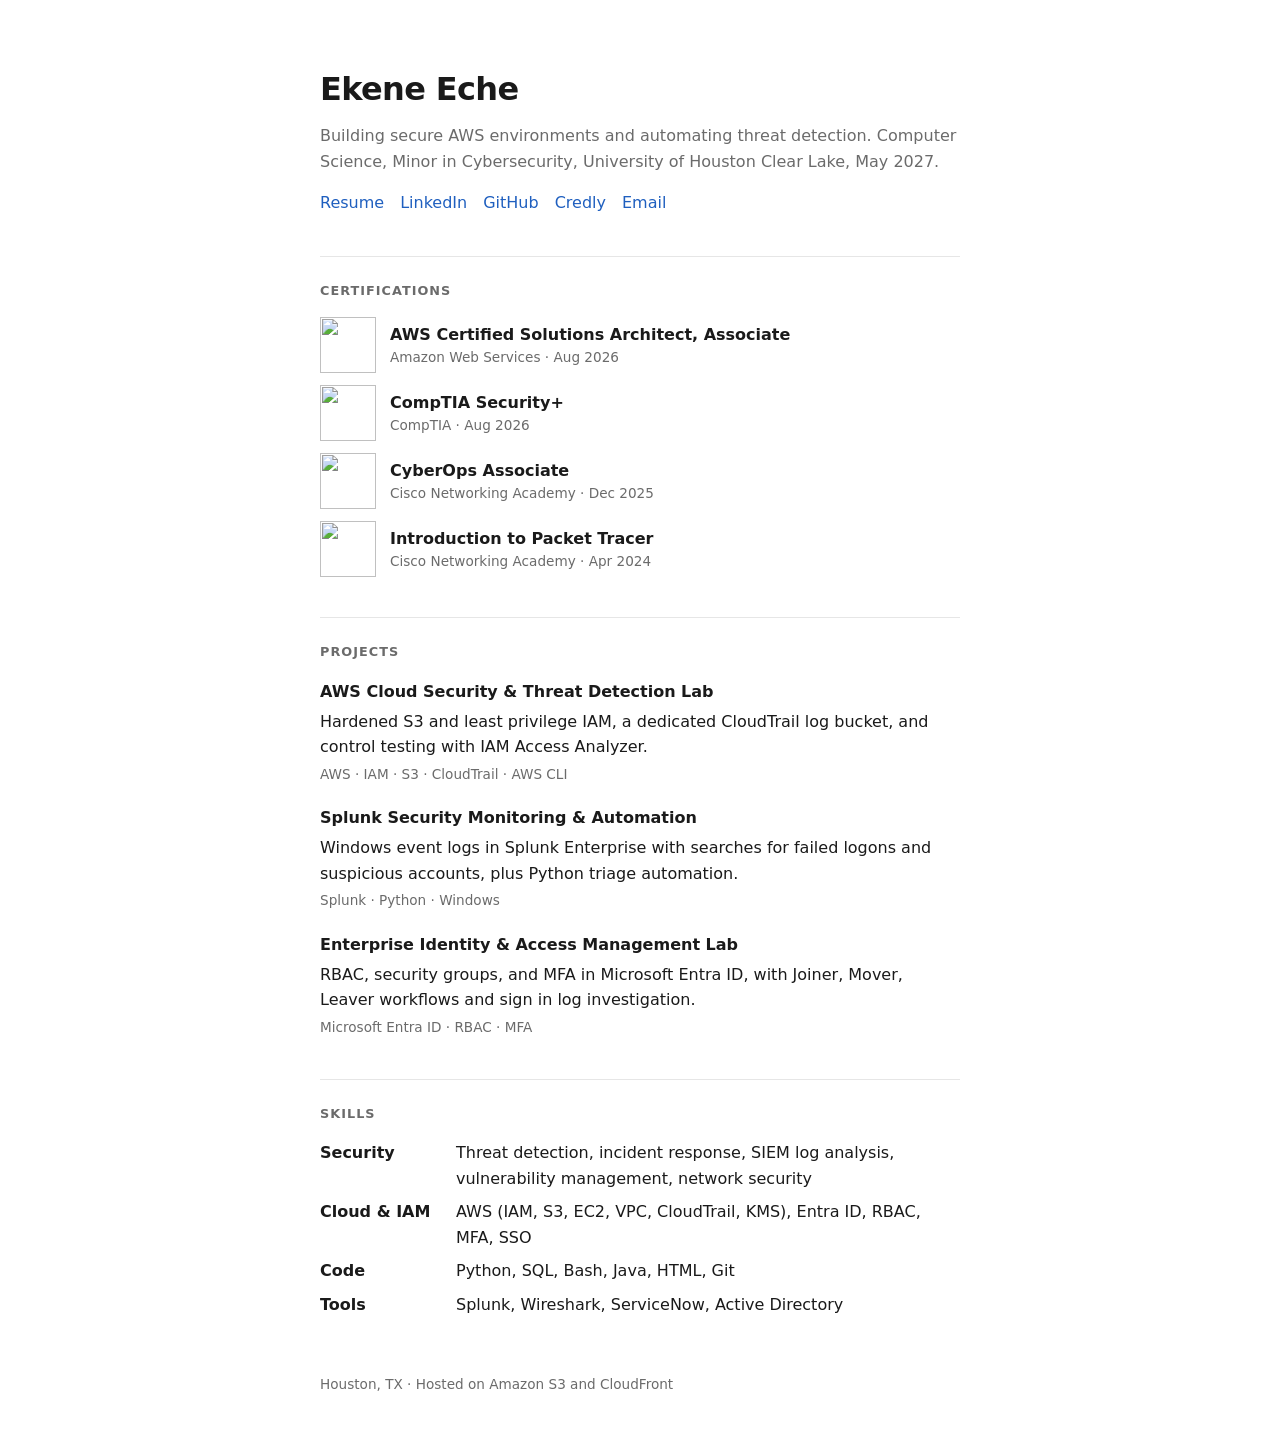
==== 05-aws-portfolio-website/site/index.html @ 295954df "Update tagline and action versions" ====
<!DOCTYPE html>
<html lang="en">
<head>
  <meta charset="UTF-8">
  <meta name="viewport" content="width=device-width, initial-scale=1.0">
  <title>Ekene Eche | Cybersecurity</title>
  <meta name="description" content="Ekene Eche, Computer Science student focused on cloud security, SIEM, and threat detection.">
  <link rel="stylesheet" href="style.css">
</head>
<body>
  <main>
    <header>
      <h1>Ekene Eche</h1>
      <p class="tagline">Building secure AWS environments and automating threat detection. Computer Science, Minor in Cybersecurity, University of Houston Clear Lake, May 2027.</p>
      <nav>
        <a href="resume.pdf">Resume</a>
        <a href="https://www.linkedin.com/in/ekene-eche">LinkedIn</a>
        <a href="https://github.com/echeekene">GitHub</a>
        <a href="https://www.credly.com/users/ekene-eche/badges">Credly</a>
        <a href="mailto:ekeneeche@gmail.com">Email</a>
      </nav>
    </header>

    <section>
      <h2>Certifications</h2>
      <ul class="certs">
        <li>
          <a href="https://www.credly.com/badges/8897beac-af51-44b2-8e2b-bed572c5c7f5">
            <img src="https://images.credly.com/images/0e284c3f-5164-4b21-8660-0d84737941bc/image.png" alt="" width="56" height="56">
            <span><strong>AWS Certified Solutions Architect, Associate</strong><small>Amazon Web Services &middot; Aug 2026</small></span>
          </a>
        </li>
        <li>
          <a href="https://www.credly.com/badges/957fd401-3240-4c26-bcf9-309c552ea29c">
            <img src="https://images.credly.com/images/80d8a06a-c384-42bf-ad36-db81bce5adce/blob" alt="" width="56" height="56">
            <span><strong>CompTIA Security+</strong><small>CompTIA &middot; Aug 2026</small></span>
          </a>
        </li>
        <li>
          <a href="https://www.credly.com/badges/99356305-6cbf-4f2d-b771-d27290108e98">
            <img src="https://images.credly.com/images/53f37f83-04a1-4935-9b1e-21a99cc6e1b2/CyberOpsAssoc.png" alt="" width="56" height="56">
            <span><strong>CyberOps Associate</strong><small>Cisco Networking Academy &middot; Dec 2025</small></span>
          </a>
        </li>
        <li>
          <a href="https://www.credly.com/badges/ec5e0106-a378-4754-8859-de31910ea70b">
            <img src="https://images.credly.com/images/09b6d58c-763a-4b40-aea1-787d8f46bbcd/Intro2PT.png" alt="" width="56" height="56">
            <span><strong>Introduction to Packet Tracer</strong><small>Cisco Networking Academy &middot; Apr 2024</small></span>
          </a>
        </li>
      </ul>
    </section>

    <section>
      <h2>Projects</h2>
      <article>
        <h3>AWS Cloud Security &amp; Threat Detection Lab</h3>
        <p>Hardened S3 and least privilege IAM, a dedicated CloudTrail log bucket, and control testing with IAM Access Analyzer.</p>
        <p class="tags">AWS &middot; IAM &middot; S3 &middot; CloudTrail &middot; AWS CLI</p>
      </article>
      <article>
        <h3>Splunk Security Monitoring &amp; Automation</h3>
        <p>Windows event logs in Splunk Enterprise with searches for failed logons and suspicious accounts, plus Python triage automation.</p>
        <p class="tags">Splunk &middot; Python &middot; Windows</p>
      </article>
      <article>
        <h3>Enterprise Identity &amp; Access Management Lab</h3>
        <p>RBAC, security groups, and MFA in Microsoft Entra ID, with Joiner, Mover, Leaver workflows and sign in log investigation.</p>
        <p class="tags">Microsoft Entra ID &middot; RBAC &middot; MFA</p>
      </article>
    </section>

    <section>
      <h2>Skills</h2>
      <dl class="skills">
        <dt>Security</dt><dd>Threat detection, incident response, SIEM log analysis, vulnerability management, network security</dd>
        <dt>Cloud &amp; IAM</dt><dd>AWS (IAM, S3, EC2, VPC, CloudTrail, KMS), Entra ID, RBAC, MFA, SSO</dd>
        <dt>Code</dt><dd>Python, SQL, Bash, Java, HTML, Git</dd>
        <dt>Tools</dt><dd>Splunk, Wireshark, ServiceNow, Active Directory</dd>
      </dl>
    </section>

    <footer>
      <p>Houston, TX &middot; Hosted on Amazon S3 and CloudFront</p>
    </footer>
  </main>
</body>
</html>
---- 05-aws-portfolio-website/site/style.css ----
:root {
  --bg: #ffffff;
  --text: #1a1a1a;
  --muted: #6b6b6b;
  --line: #e6e6e6;
  --accent: #1f5fbf;
}

@media (prefers-color-scheme: dark) {
  :root {
    --bg: #111213;
    --text: #e8e8e8;
    --muted: #9a9a9a;
    --line: #2a2b2d;
    --accent: #7aa7ff;
  }
}

* { box-sizing: border-box; margin: 0; padding: 0; }

body {
  background: var(--bg);
  color: var(--text);
  font: 16px/1.6 system-ui, -apple-system, "Segoe UI", Roboto, sans-serif;
}

main {
  max-width: 680px;
  margin: 0 auto;
  padding: 64px 20px 48px;
}

a { color: var(--accent); text-decoration: none; }
a:hover { text-decoration: underline; }

h1 { font-size: 2rem; font-weight: 600; letter-spacing: -0.02em; }
h2 {
  font-size: 0.8rem;
  font-weight: 600;
  text-transform: uppercase;
  letter-spacing: 0.08em;
  color: var(--muted);
  margin-bottom: 16px;
}
h3 { font-size: 1rem; font-weight: 600; }

.tagline { color: var(--muted); margin: 8px 0 16px; }

nav { display: flex; flex-wrap: wrap; gap: 16px; }

section {
  border-top: 1px solid var(--line);
  padding-top: 24px;
  margin-top: 40px;
}

.certs { list-style: none; display: grid; gap: 12px; }
.certs a {
  display: flex;
  align-items: center;
  gap: 14px;
  color: var(--text);
}
.certs a:hover strong { color: var(--accent); }
.certs img { flex-shrink: 0; }
.certs span { display: flex; flex-direction: column; }
.certs small { color: var(--muted); font-size: 0.85rem; }

article + article { margin-top: 20px; }
article p { margin-top: 4px; }
.tags { color: var(--muted); font-size: 0.85rem; }

.skills { display: grid; grid-template-columns: 120px 1fr; gap: 8px 16px; }
.skills dt { font-weight: 600; }

@media (max-width: 520px) {
  .skills { grid-template-columns: 1fr; gap: 0; }
  .skills dd { margin-bottom: 10px; }
}

footer {
  margin-top: 56px;
  color: var(--muted);
  font-size: 0.85rem;
}
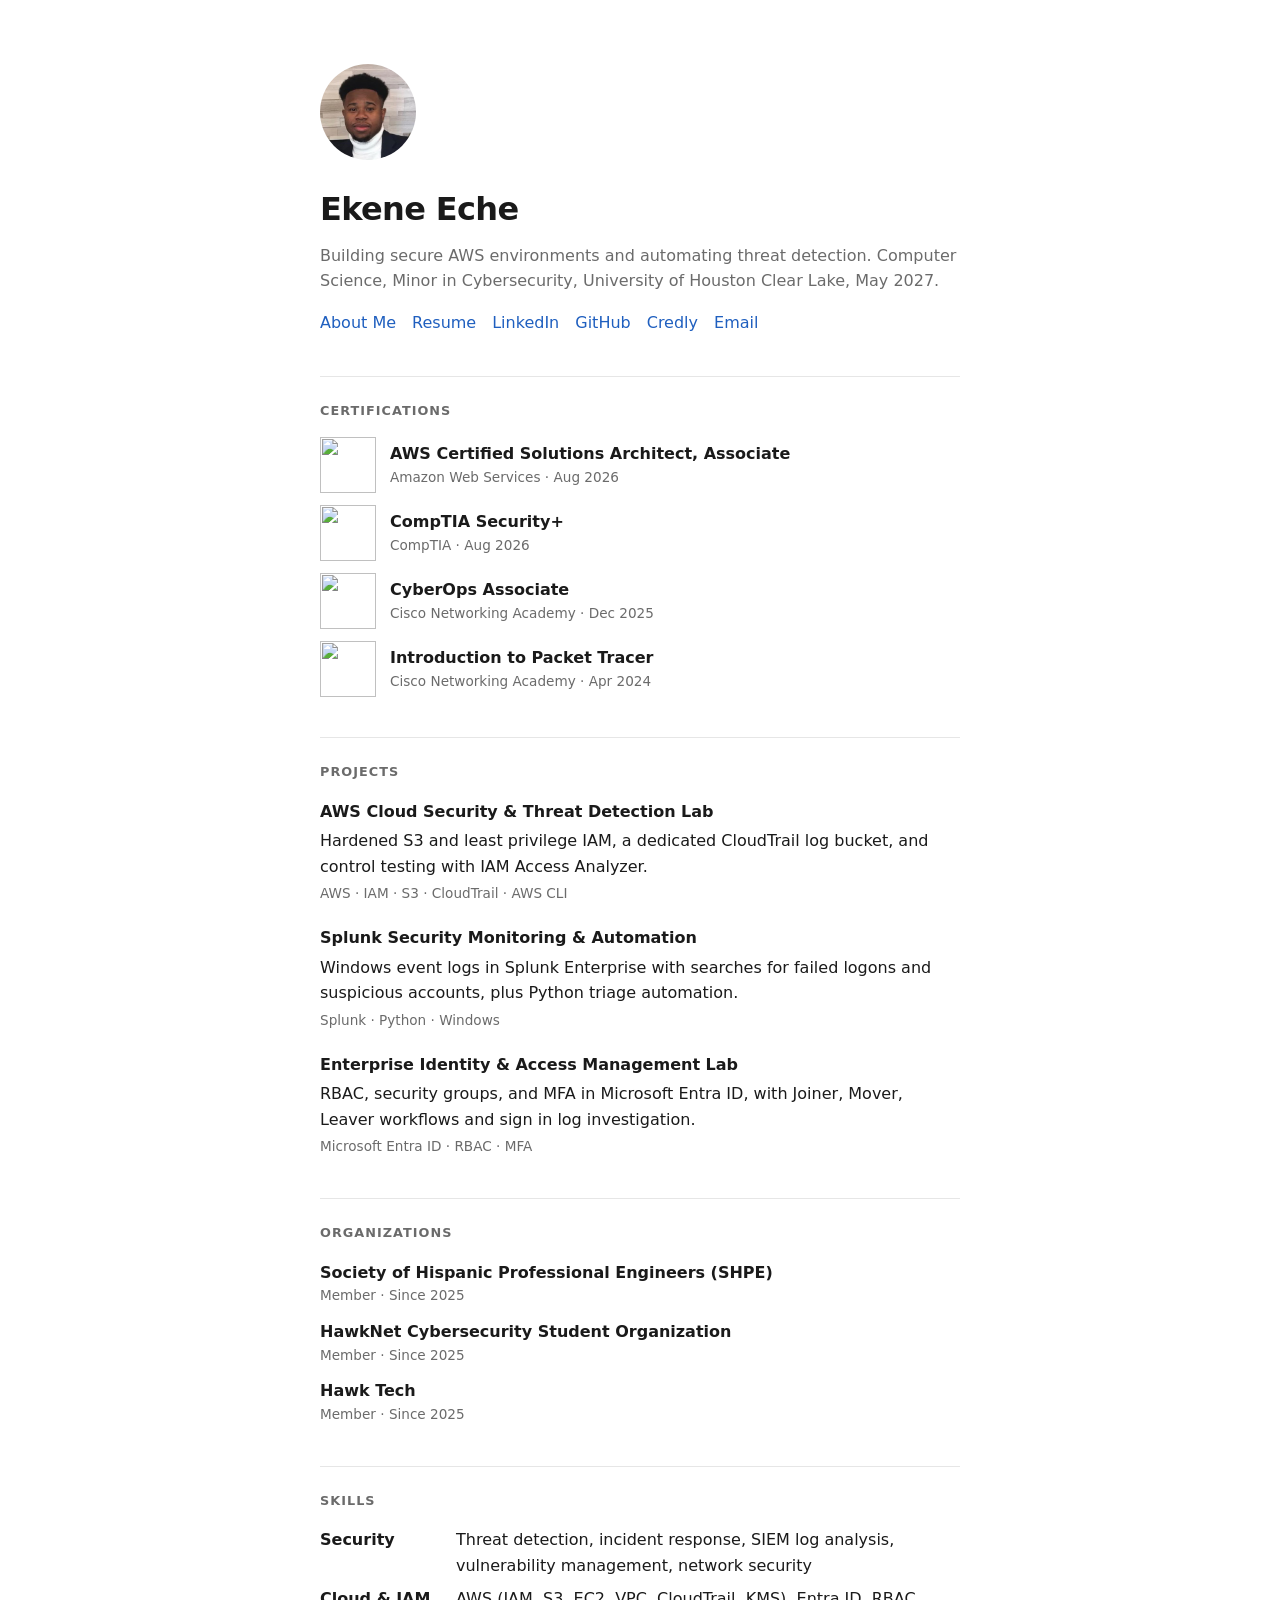
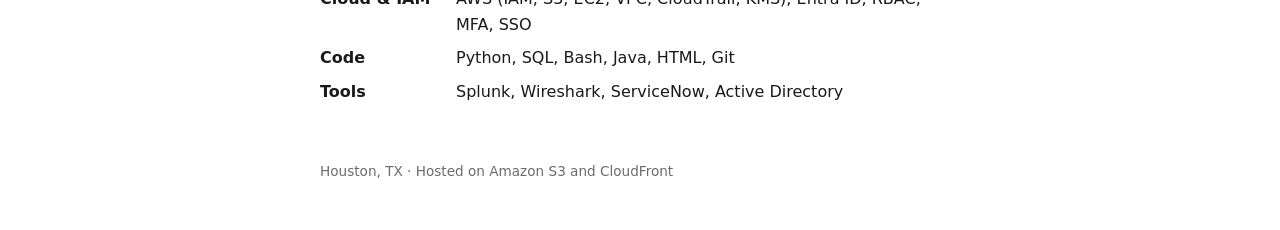
==== commit 151117bb: "Add photo, About Me, and organizations" ====
--- a/05-aws-portfolio-website/site/index.html
+++ b/05-aws-portfolio-website/site/index.html
@@ -10,9 +10,11 @@
 <body>
   <main>
     <header>
+      <img class="avatar" src="photo.jpg" alt="Ekene Eche" width="96" height="96">
       <h1>Ekene Eche</h1>
       <p class="tagline">Building secure AWS environments and automating threat detection. Computer Science, Minor in Cybersecurity, University of Houston Clear Lake, May 2027.</p>
       <nav>
+        <a href="about.pdf">About Me</a>
         <a href="resume.pdf">Resume</a>
         <a href="https://www.linkedin.com/in/ekene-eche">LinkedIn</a>
         <a href="https://github.com/echeekene">GitHub</a>
@@ -71,6 +73,15 @@
     </section>
 
     <section>
+      <h2>Organizations</h2>
+      <ul class="orgs">
+        <li><strong>Society of Hispanic Professional Engineers (SHPE)</strong><small>Member &middot; Since 2025</small></li>
+        <li><strong>HawkNet Cybersecurity Student Organization</strong><small>Member &middot; Since 2025</small></li>
+        <li><strong>Hawk Tech</strong><small>Member &middot; Since 2025</small></li>
+      </ul>
+    </section>
+
+    <section>
       <h2>Skills</h2>
       <dl class="skills">
         <dt>Security</dt><dd>Threat detection, incident response, SIEM log analysis, vulnerability management, network security</dd>
--- a/05-aws-portfolio-website/site/style.css
+++ b/05-aws-portfolio-website/site/style.css
@@ -82,4 +82,16 @@
   margin-top: 56px;
   color: var(--muted);
   font-size: 0.85rem;
-}+}
+
+.avatar {
+  width: 96px;
+  height: 96px;
+  border-radius: 50%;
+  object-fit: cover;
+  margin-bottom: 16px;
+}
+
+.orgs { list-style: none; display: grid; gap: 12px; }
+.orgs li { display: flex; flex-direction: column; }
+.orgs small { color: var(--muted); font-size: 0.85rem; }
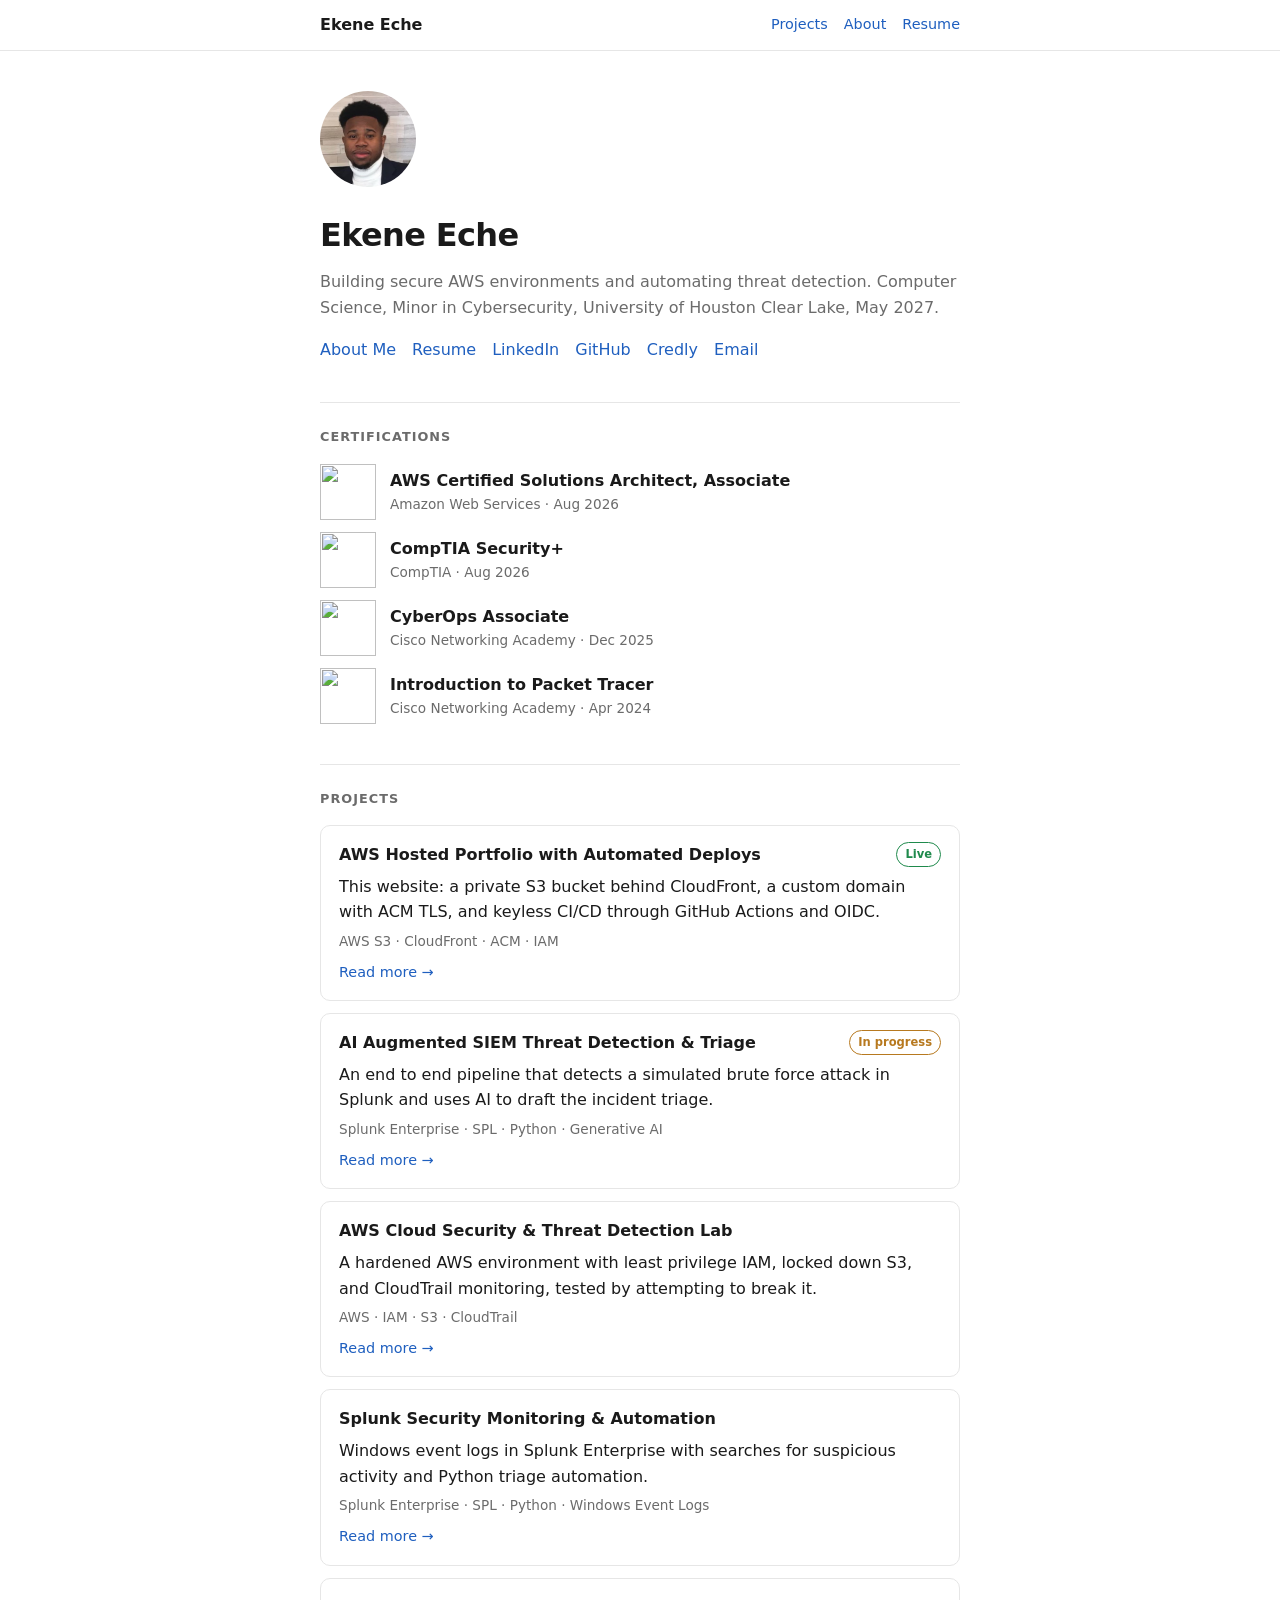
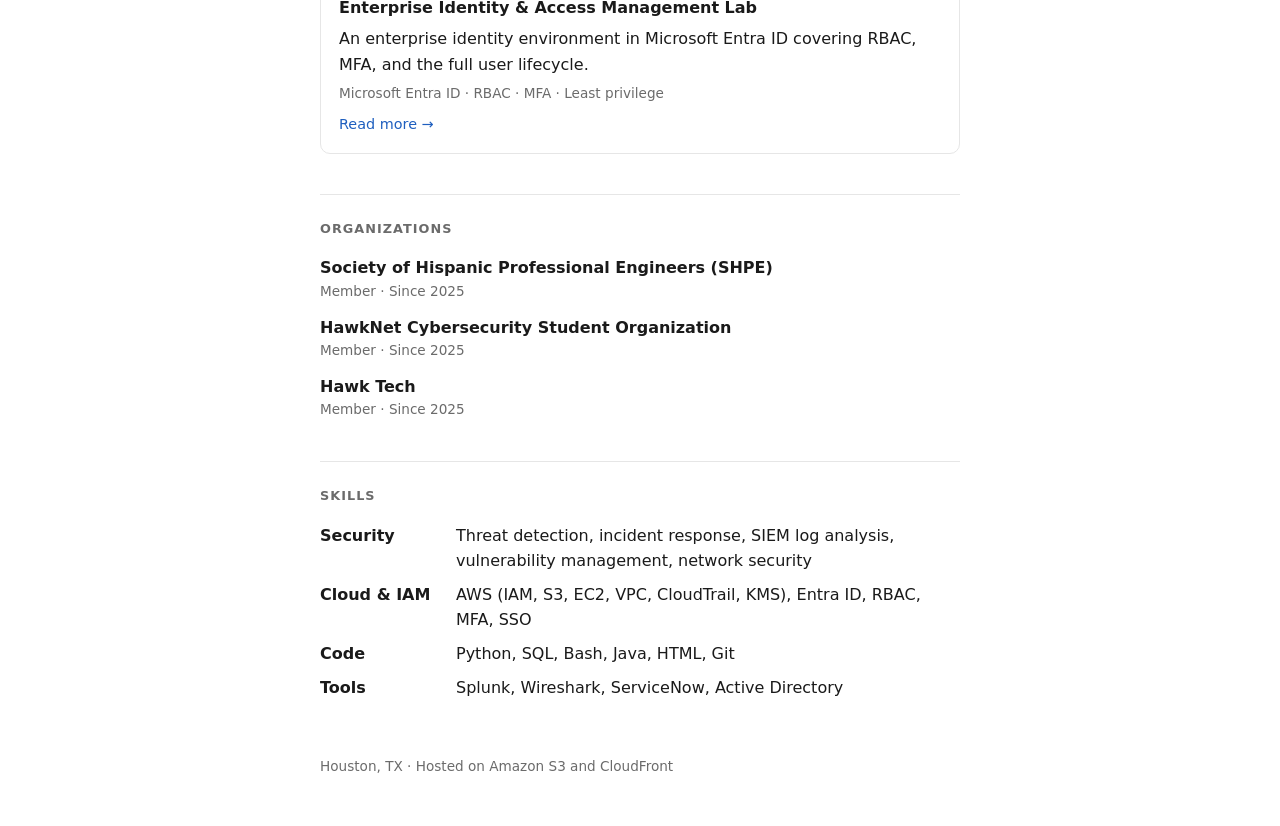
==== commit 493d4db1: "Move certifications above projects" ====
--- a/05-aws-portfolio-website/site/index.html
+++ b/05-aws-portfolio-website/site/index.html
@@ -8,6 +8,10 @@
   <link rel="stylesheet" href="style.css">
 </head>
 <body>
+  <div class="topbar"><div class="topbar-inner">
+    <a class="brand" href="index.html">Ekene Eche</a>
+    <nav class="toplinks"><a href="index.html#projects">Projects</a><a href="about.pdf">About</a><a href="resume.pdf">Resume</a></nav>
+  </div></div>
   <main>
     <header>
       <img class="avatar" src="photo.jpg" alt="Ekene Eche" width="96" height="96">
@@ -22,6 +26,7 @@
         <a href="mailto:ekeneeche@gmail.com">Email</a>
       </nav>
     </header>
+
 
     <section>
       <h2>Certifications</h2>
@@ -53,23 +58,40 @@
       </ul>
     </section>
 
-    <section>
+    <section id="projects">
       <h2>Projects</h2>
-      <article>
-        <h3>AWS Cloud Security &amp; Threat Detection Lab</h3>
-        <p>Hardened S3 and least privilege IAM, a dedicated CloudTrail log bucket, and control testing with IAM Access Analyzer.</p>
-        <p class="tags">AWS &middot; IAM &middot; S3 &middot; CloudTrail &middot; AWS CLI</p>
-      </article>
-      <article>
-        <h3>Splunk Security Monitoring &amp; Automation</h3>
-        <p>Windows event logs in Splunk Enterprise with searches for failed logons and suspicious accounts, plus Python triage automation.</p>
-        <p class="tags">Splunk &middot; Python &middot; Windows</p>
-      </article>
-      <article>
-        <h3>Enterprise Identity &amp; Access Management Lab</h3>
-        <p>RBAC, security groups, and MFA in Microsoft Entra ID, with Joiner, Mover, Leaver workflows and sign in log investigation.</p>
-        <p class="tags">Microsoft Entra ID &middot; RBAC &middot; MFA</p>
-      </article>
+      <div class="cards">
+        <a class="card" href="projects/aws-portfolio-site.html">
+          <div class="card-top"><h3>AWS Hosted Portfolio with Automated Deploys</h3><span class="badge live">Live</span></div>
+          <p>This website: a private S3 bucket behind CloudFront, a custom domain with ACM TLS, and keyless CI/CD through GitHub Actions and OIDC.</p>
+          <p class="tags">AWS S3 &middot; CloudFront &middot; ACM &middot; IAM</p>
+          <span class="more">Read more &rarr;</span>
+        </a>
+        <a class="card" href="projects/ai-siem-triage.html">
+          <div class="card-top"><h3>AI Augmented SIEM Threat Detection &amp; Triage</h3><span class="badge wip">In progress</span></div>
+          <p>An end to end pipeline that detects a simulated brute force attack in Splunk and uses AI to draft the incident triage.</p>
+          <p class="tags">Splunk Enterprise &middot; SPL &middot; Python &middot; Generative AI</p>
+          <span class="more">Read more &rarr;</span>
+        </a>
+        <a class="card" href="projects/aws-cloud-security-lab.html">
+          <div class="card-top"><h3>AWS Cloud Security &amp; Threat Detection Lab</h3></div>
+          <p>A hardened AWS environment with least privilege IAM, locked down S3, and CloudTrail monitoring, tested by attempting to break it.</p>
+          <p class="tags">AWS &middot; IAM &middot; S3 &middot; CloudTrail</p>
+          <span class="more">Read more &rarr;</span>
+        </a>
+        <a class="card" href="projects/splunk-monitoring.html">
+          <div class="card-top"><h3>Splunk Security Monitoring &amp; Automation</h3></div>
+          <p>Windows event logs in Splunk Enterprise with searches for suspicious activity and Python triage automation.</p>
+          <p class="tags">Splunk Enterprise &middot; SPL &middot; Python &middot; Windows Event Logs</p>
+          <span class="more">Read more &rarr;</span>
+        </a>
+        <a class="card" href="projects/entra-iam-lab.html">
+          <div class="card-top"><h3>Enterprise Identity &amp; Access Management Lab</h3></div>
+          <p>An enterprise identity environment in Microsoft Entra ID covering RBAC, MFA, and the full user lifecycle.</p>
+          <p class="tags">Microsoft Entra ID &middot; RBAC &middot; MFA &middot; Least privilege</p>
+          <span class="more">Read more &rarr;</span>
+        </a>
+      </div>
     </section>
 
     <section>
@@ -96,4 +118,4 @@
     </footer>
   </main>
 </body>
-</html>+</html>
--- a/05-aws-portfolio-website/site/style.css
+++ b/05-aws-portfolio-website/site/style.css
@@ -94,4 +94,87 @@
 
 .orgs { list-style: none; display: grid; gap: 12px; }
 .orgs li { display: flex; flex-direction: column; }
-.orgs small { color: var(--muted); font-size: 0.85rem; }+.orgs small { color: var(--muted); font-size: 0.85rem; }
+
+/* Top bar */
+html { scroll-behavior: smooth; }
+.topbar {
+  position: sticky; top: 0; z-index: 10;
+  background: var(--bg);
+  border-bottom: 1px solid var(--line);
+}
+.topbar-inner {
+  max-width: 680px; margin: 0 auto; padding: 12px 20px;
+  display: flex; justify-content: space-between; align-items: center; gap: 16px;
+}
+.brand { color: var(--text); font-weight: 600; }
+.toplinks { display: flex; gap: 16px; font-size: 0.9rem; }
+main { padding-top: 40px; }
+
+/* Project cards */
+.cards { display: grid; gap: 12px; }
+.card {
+  display: block;
+  padding: 16px 18px;
+  border: 1px solid var(--line);
+  border-radius: 10px;
+  color: var(--text);
+  transition: border-color 0.15s, transform 0.15s;
+}
+.card:hover { text-decoration: none; border-color: var(--accent); transform: translateY(-2px); }
+.card-top { display: flex; justify-content: space-between; align-items: flex-start; gap: 12px; }
+.card p { margin-top: 6px; }
+.more { display: inline-block; margin-top: 8px; color: var(--accent); font-size: 0.9rem; }
+
+.badge {
+  flex-shrink: 0;
+  font-size: 0.72rem; font-weight: 600;
+  padding: 2px 8px; border-radius: 999px;
+  border: 1px solid currentColor;
+  white-space: nowrap;
+}
+.badge.live { color: #1f8a4c; }
+.badge.wip { color: #b7791f; }
+@media (prefers-color-scheme: dark) {
+  .badge.live { color: #5fd08f; }
+  .badge.wip { color: #f0b85a; }
+}
+
+/* Project detail pages */
+.back { display: inline-block; font-size: 0.9rem; margin-bottom: 24px; }
+.project-head h1 { margin-top: 8px; line-height: 1.25; }
+.project-head .badge { display: inline-block; }
+.chips { list-style: none; display: flex; flex-wrap: wrap; gap: 6px; margin: 4px 0 16px; }
+.chips li {
+  font-size: 0.8rem; padding: 3px 10px;
+  border-radius: 999px; background: var(--line); color: var(--text);
+}
+.button {
+  display: inline-block; padding: 8px 14px;
+  border: 1px solid var(--accent); border-radius: 8px; font-size: 0.9rem;
+}
+.button:hover { text-decoration: none; background: var(--accent); color: var(--bg); }
+.detail p { margin-top: 0; }
+.points { padding-left: 20px; display: grid; gap: 8px; }
+code {
+  font-family: ui-monospace, SFMono-Regular, Consolas, monospace;
+  font-size: 0.85em; padding: 1px 5px; border-radius: 4px; background: var(--line);
+}
+.pager {
+  display: grid; grid-template-columns: 1fr 1fr; gap: 12px;
+  margin-top: 48px; border-top: 1px solid var(--line); padding-top: 24px;
+}
+.pager a { display: flex; flex-direction: column; font-size: 0.9rem; }
+.pager a.next { text-align: right; }
+.pager small { color: var(--muted); }
+
+/* Screenshots */
+.figs { display: grid; gap: 16px; margin-top: 16px; }
+figure { margin: 0; }
+figure img {
+  display: block; width: 100%; height: auto;
+  border: 1px solid var(--line); border-radius: 8px;
+  transition: border-color 0.15s;
+}
+figure a:hover img { border-color: var(--accent); }
+figcaption { color: var(--muted); font-size: 0.85rem; margin-top: 6px; }
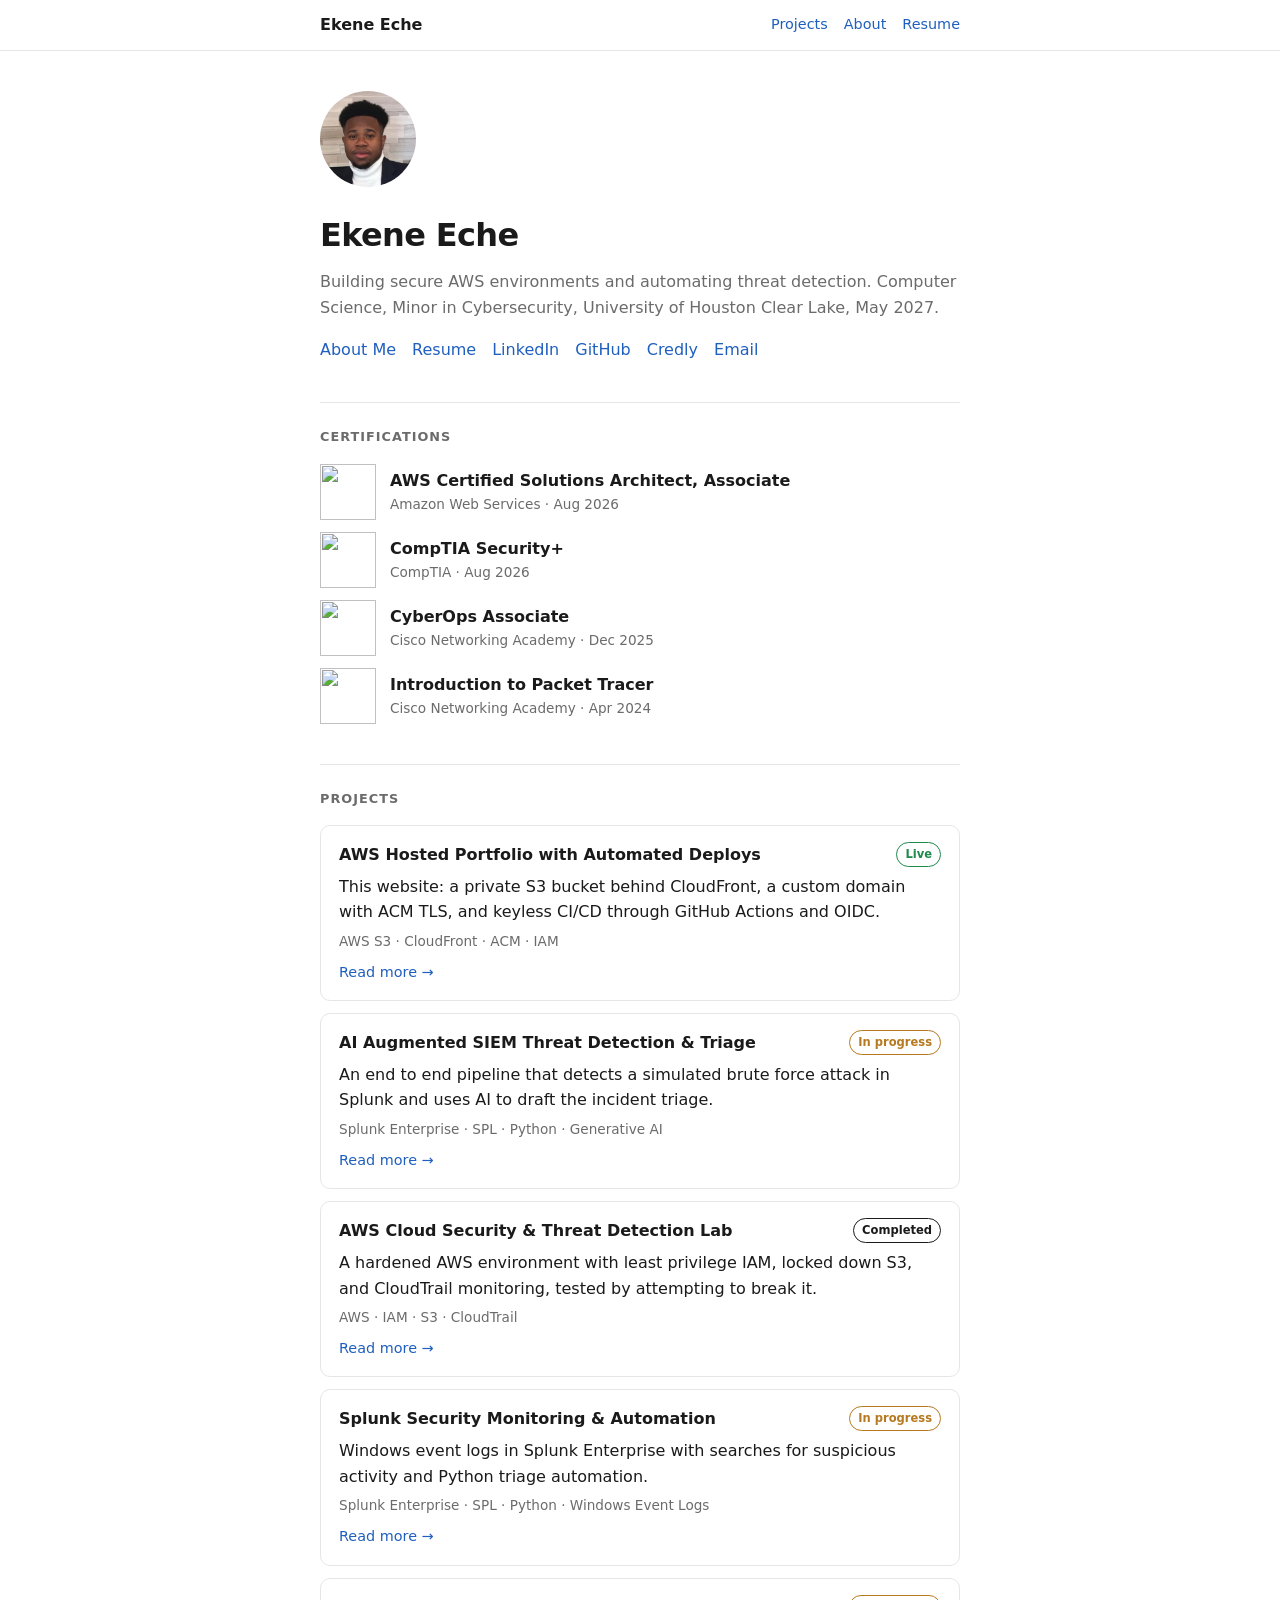
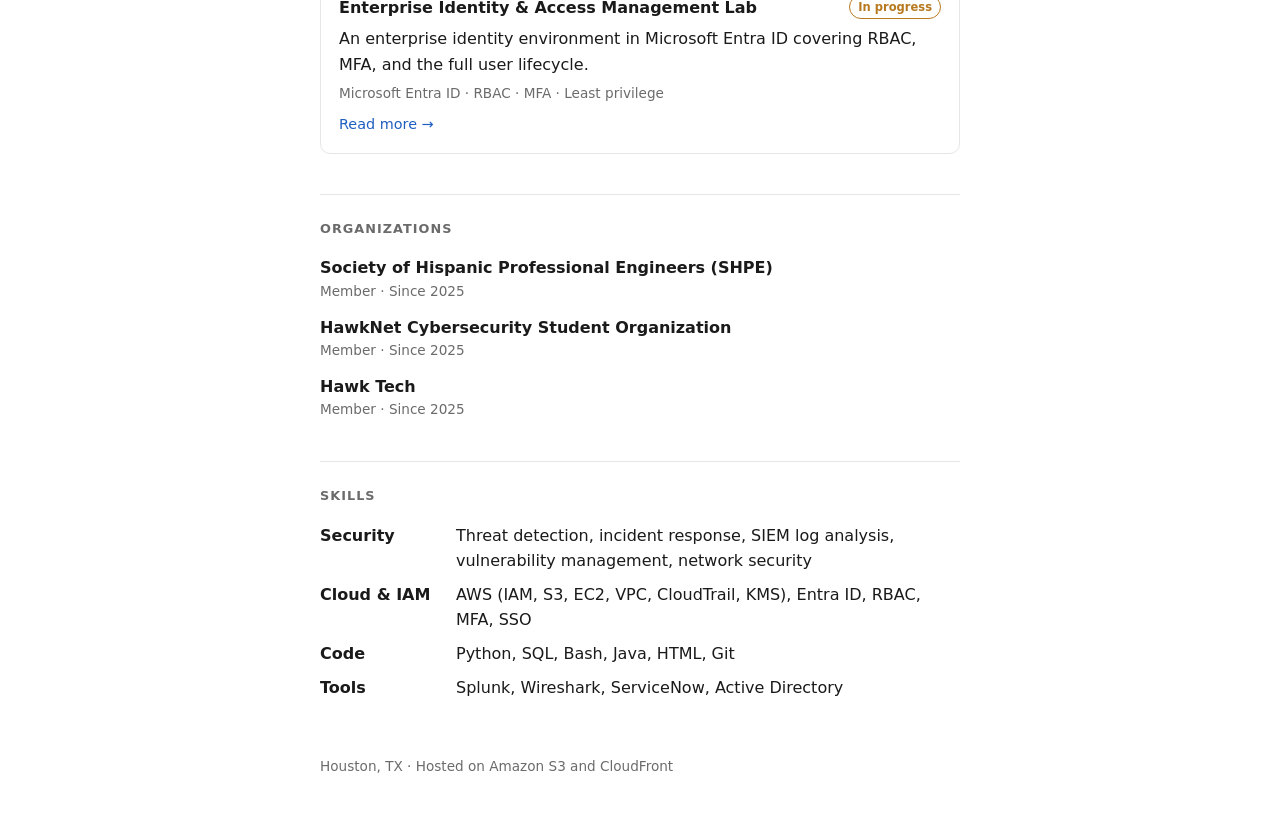
==== commit 3d5b97a4: "update homepage" ====
--- a/05-aws-portfolio-website/site/index.html
+++ b/05-aws-portfolio-website/site/index.html
@@ -74,19 +74,19 @@
           <span class="more">Read more &rarr;</span>
         </a>
         <a class="card" href="projects/aws-cloud-security-lab.html">
-          <div class="card-top"><h3>AWS Cloud Security &amp; Threat Detection Lab</h3></div>
+          <div class="card-top"><h3>AWS Cloud Security &amp; Threat Detection Lab</h3><span class="badge completed">Completed</span></div>
           <p>A hardened AWS environment with least privilege IAM, locked down S3, and CloudTrail monitoring, tested by attempting to break it.</p>
           <p class="tags">AWS &middot; IAM &middot; S3 &middot; CloudTrail</p>
           <span class="more">Read more &rarr;</span>
         </a>
         <a class="card" href="projects/splunk-monitoring.html">
-          <div class="card-top"><h3>Splunk Security Monitoring &amp; Automation</h3></div>
+          <div class="card-top"><h3>Splunk Security Monitoring &amp; Automation</h3><span class="badge wip">In progress</span></div>
           <p>Windows event logs in Splunk Enterprise with searches for suspicious activity and Python triage automation.</p>
           <p class="tags">Splunk Enterprise &middot; SPL &middot; Python &middot; Windows Event Logs</p>
           <span class="more">Read more &rarr;</span>
         </a>
         <a class="card" href="projects/entra-iam-lab.html">
-          <div class="card-top"><h3>Enterprise Identity &amp; Access Management Lab</h3></div>
+          <div class="card-top"><h3>Enterprise Identity &amp; Access Management Lab</h3><span class="badge wip">In progress</span></div>
           <p>An enterprise identity environment in Microsoft Entra ID covering RBAC, MFA, and the full user lifecycle.</p>
           <p class="tags">Microsoft Entra ID &middot; RBAC &middot; MFA &middot; Least privilege</p>
           <span class="more">Read more &rarr;</span>
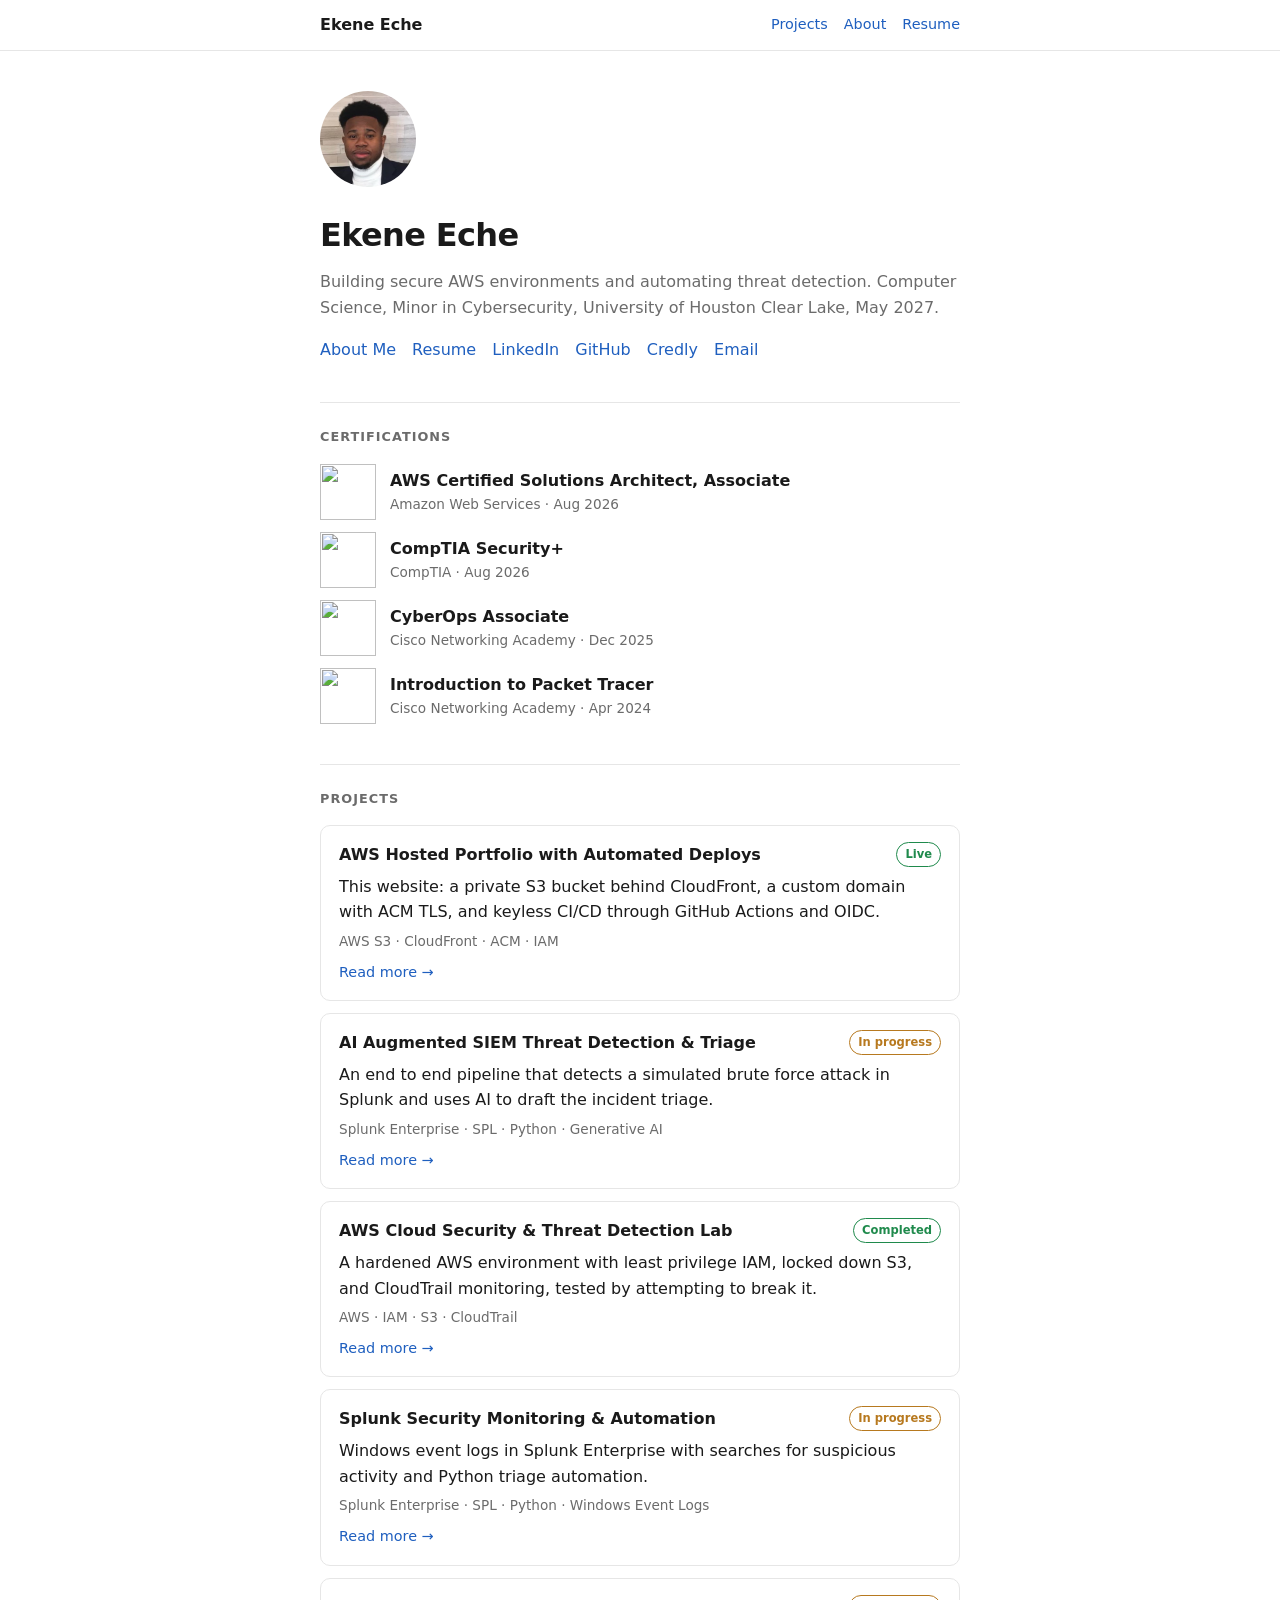
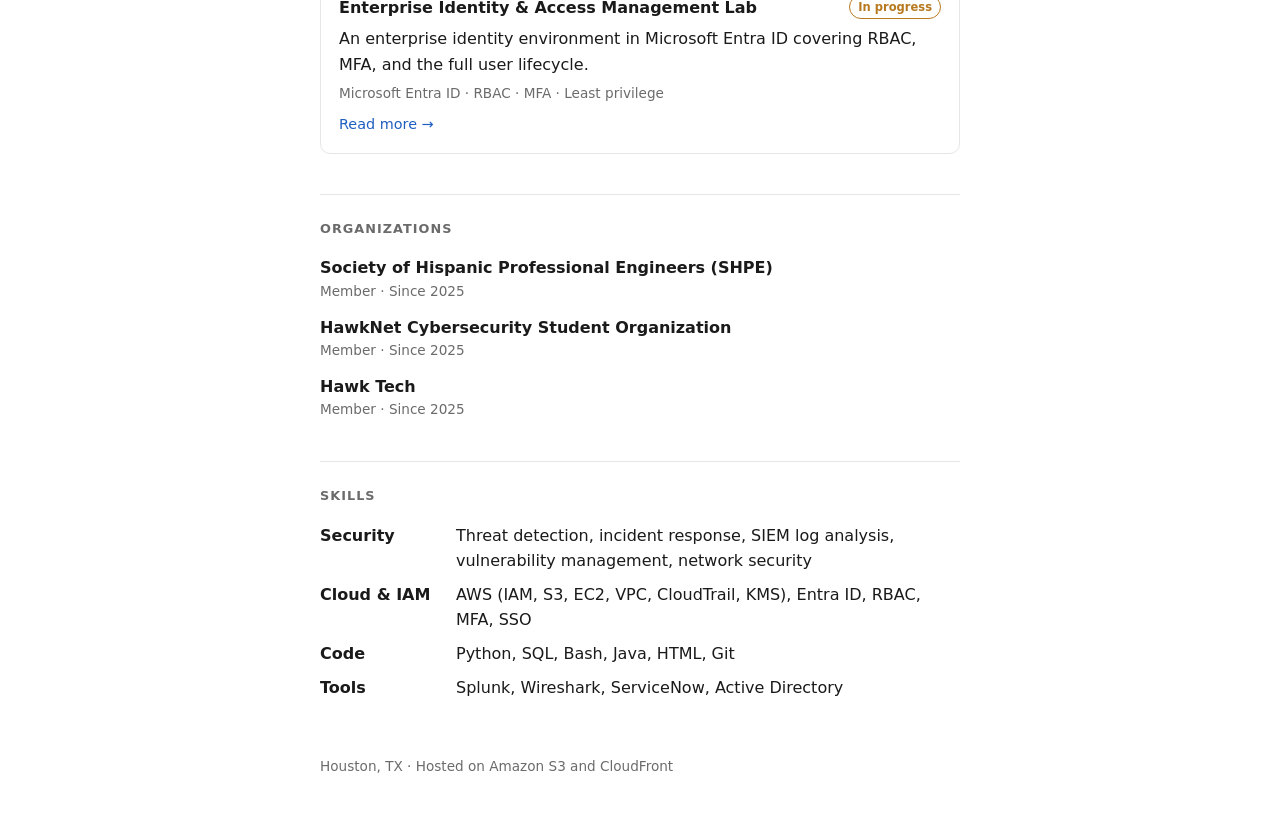
==== commit 031f7666: "update homepage" ====
--- a/05-aws-portfolio-website/site/index.html
+++ b/05-aws-portfolio-website/site/index.html
@@ -74,7 +74,7 @@
           <span class="more">Read more &rarr;</span>
         </a>
         <a class="card" href="projects/aws-cloud-security-lab.html">
-          <div class="card-top"><h3>AWS Cloud Security &amp; Threat Detection Lab</h3><span class="badge completed">Completed</span></div>
+          <div class="card-top"><h3>AWS Cloud Security &amp; Threat Detection Lab</h3><span class="badge live">Completed</span></div>
           <p>A hardened AWS environment with least privilege IAM, locked down S3, and CloudTrail monitoring, tested by attempting to break it.</p>
           <p class="tags">AWS &middot; IAM &middot; S3 &middot; CloudTrail</p>
           <span class="more">Read more &rarr;</span>
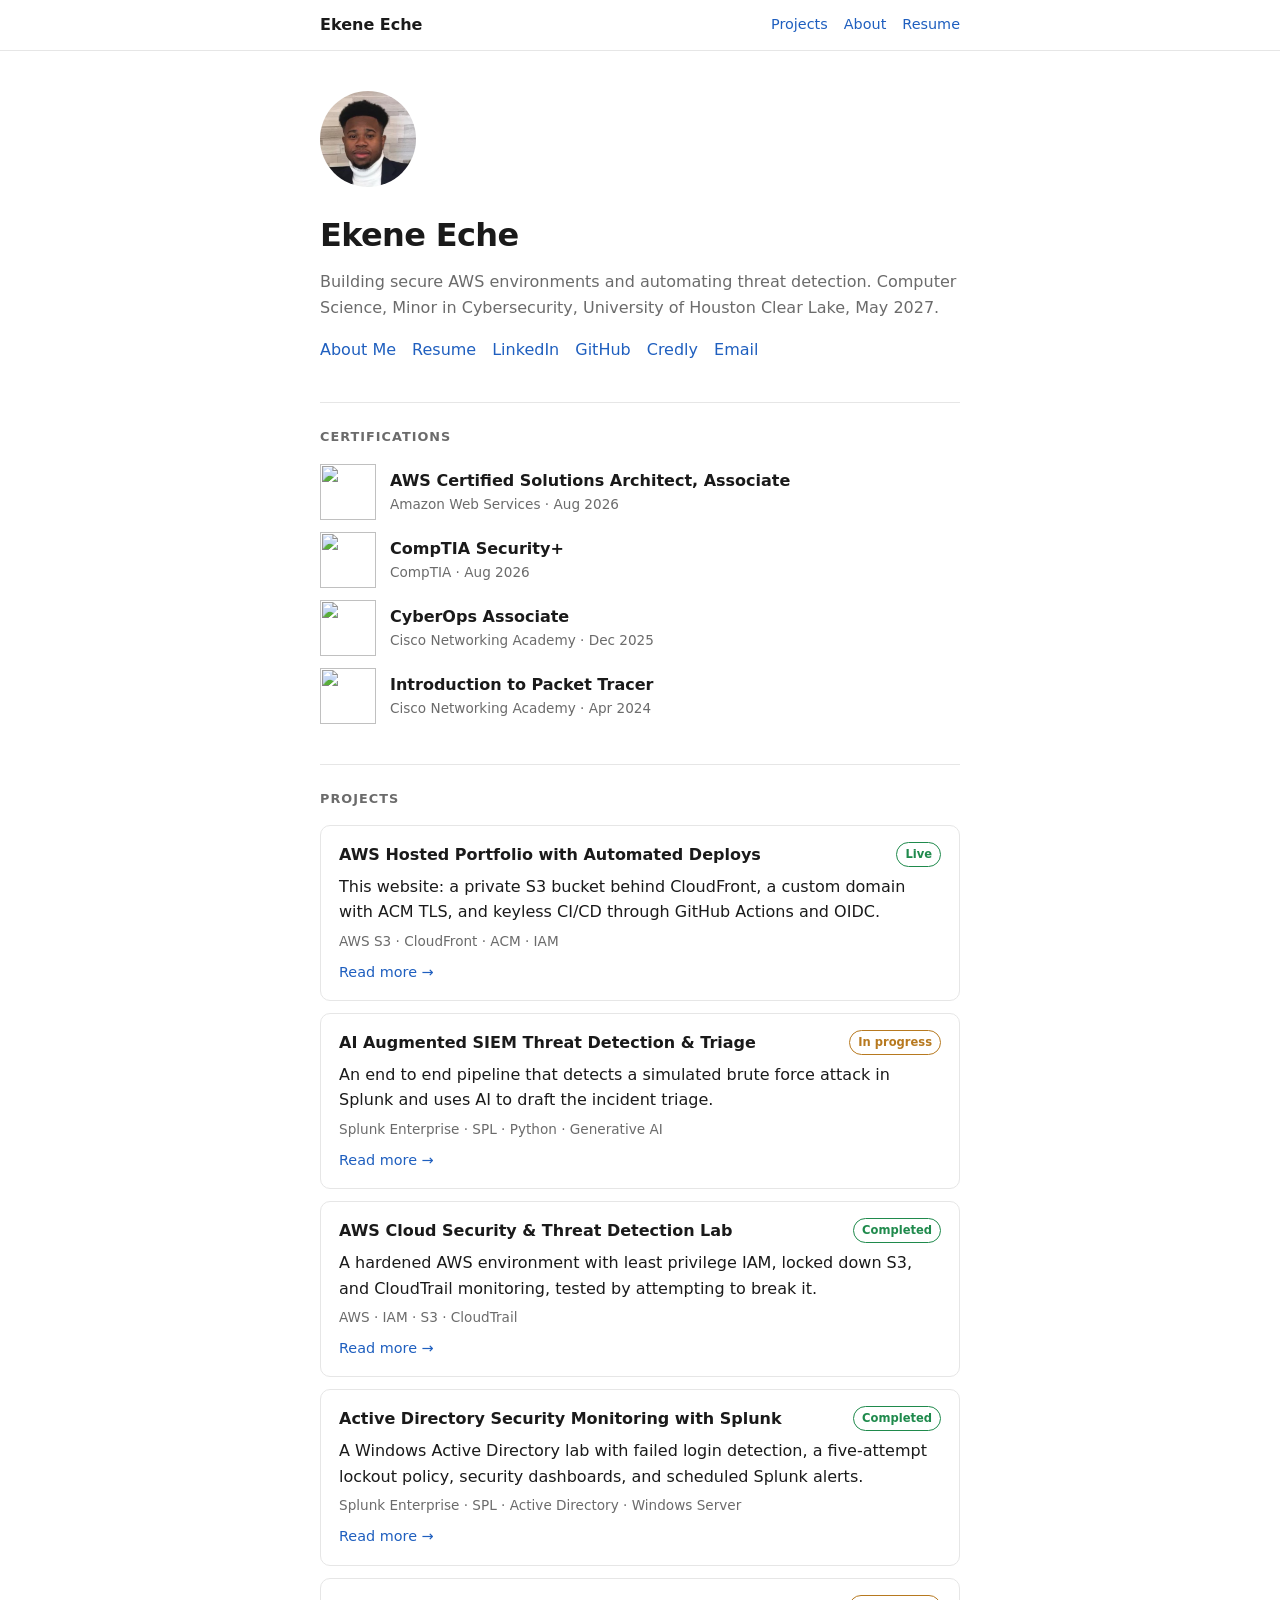
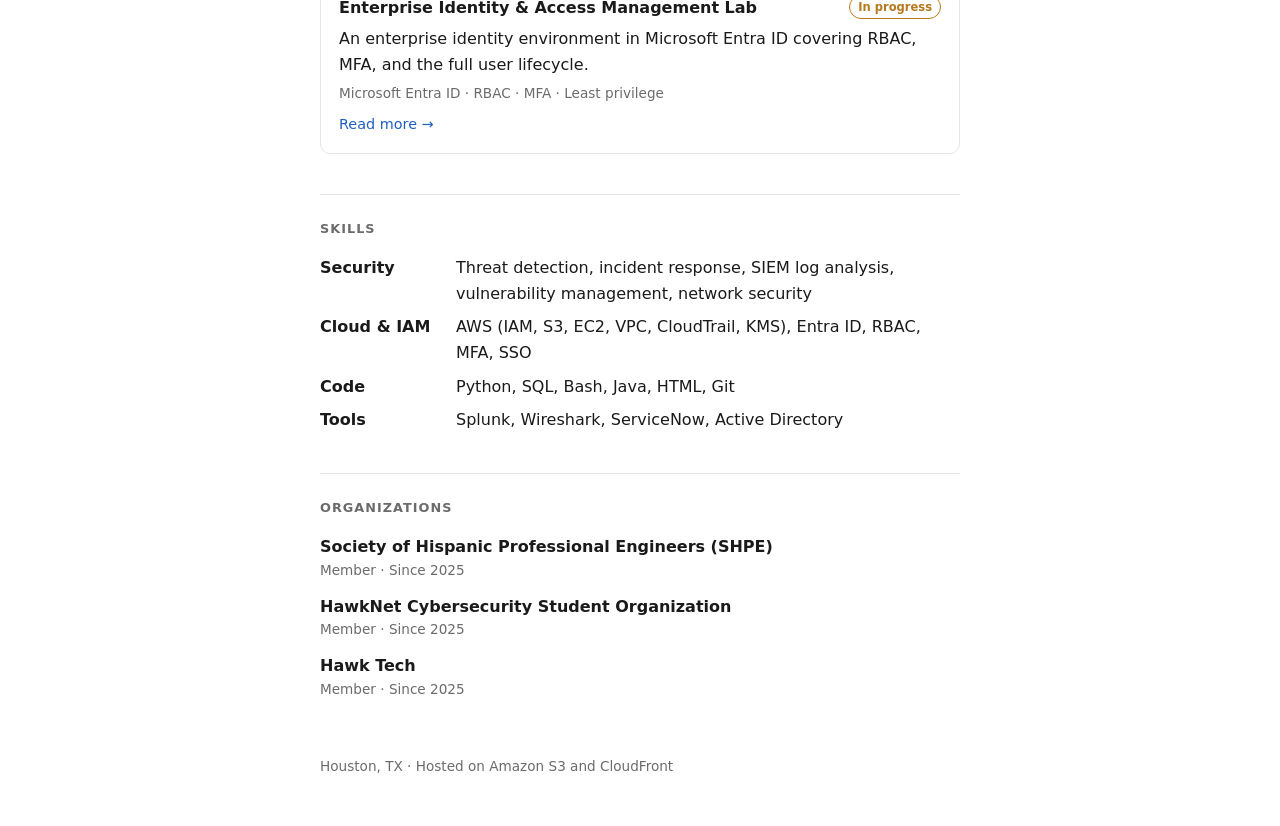
==== commit aef9c1d9: "Complete Splunk lab and update portfolio" ====
--- a/05-aws-portfolio-website/site/index.html
+++ b/05-aws-portfolio-website/site/index.html
@@ -80,9 +80,9 @@
           <span class="more">Read more &rarr;</span>
         </a>
         <a class="card" href="projects/splunk-monitoring.html">
-          <div class="card-top"><h3>Splunk Security Monitoring &amp; Automation</h3><span class="badge wip">In progress</span></div>
-          <p>Windows event logs in Splunk Enterprise with searches for suspicious activity and Python triage automation.</p>
-          <p class="tags">Splunk Enterprise &middot; SPL &middot; Python &middot; Windows Event Logs</p>
+          <div class="card-top"><h3>Active Directory Security Monitoring with Splunk</h3><span class="badge live">Completed</span></div>
+          <p>A Windows Active Directory lab with failed login detection, a five-attempt lockout policy, security dashboards, and scheduled Splunk alerts.</p>
+          <p class="tags">Splunk Enterprise &middot; SPL &middot; Active Directory &middot; Windows Server</p>
           <span class="more">Read more &rarr;</span>
         </a>
         <a class="card" href="projects/entra-iam-lab.html">
@@ -95,15 +95,6 @@
     </section>
 
     <section>
-      <h2>Organizations</h2>
-      <ul class="orgs">
-        <li><strong>Society of Hispanic Professional Engineers (SHPE)</strong><small>Member &middot; Since 2025</small></li>
-        <li><strong>HawkNet Cybersecurity Student Organization</strong><small>Member &middot; Since 2025</small></li>
-        <li><strong>Hawk Tech</strong><small>Member &middot; Since 2025</small></li>
-      </ul>
-    </section>
-
-    <section>
       <h2>Skills</h2>
       <dl class="skills">
         <dt>Security</dt><dd>Threat detection, incident response, SIEM log analysis, vulnerability management, network security</dd>
@@ -113,6 +104,15 @@
       </dl>
     </section>
 
+    <section>
+      <h2>Organizations</h2>
+      <ul class="orgs">
+        <li><strong>Society of Hispanic Professional Engineers (SHPE)</strong><small>Member &middot; Since 2025</small></li>
+        <li><strong>HawkNet Cybersecurity Student Organization</strong><small>Member &middot; Since 2025</small></li>
+        <li><strong>Hawk Tech</strong><small>Member &middot; Since 2025</small></li>
+      </ul>
+    </section>
+
     <footer>
       <p>Houston, TX &middot; Hosted on Amazon S3 and CloudFront</p>
     </footer>
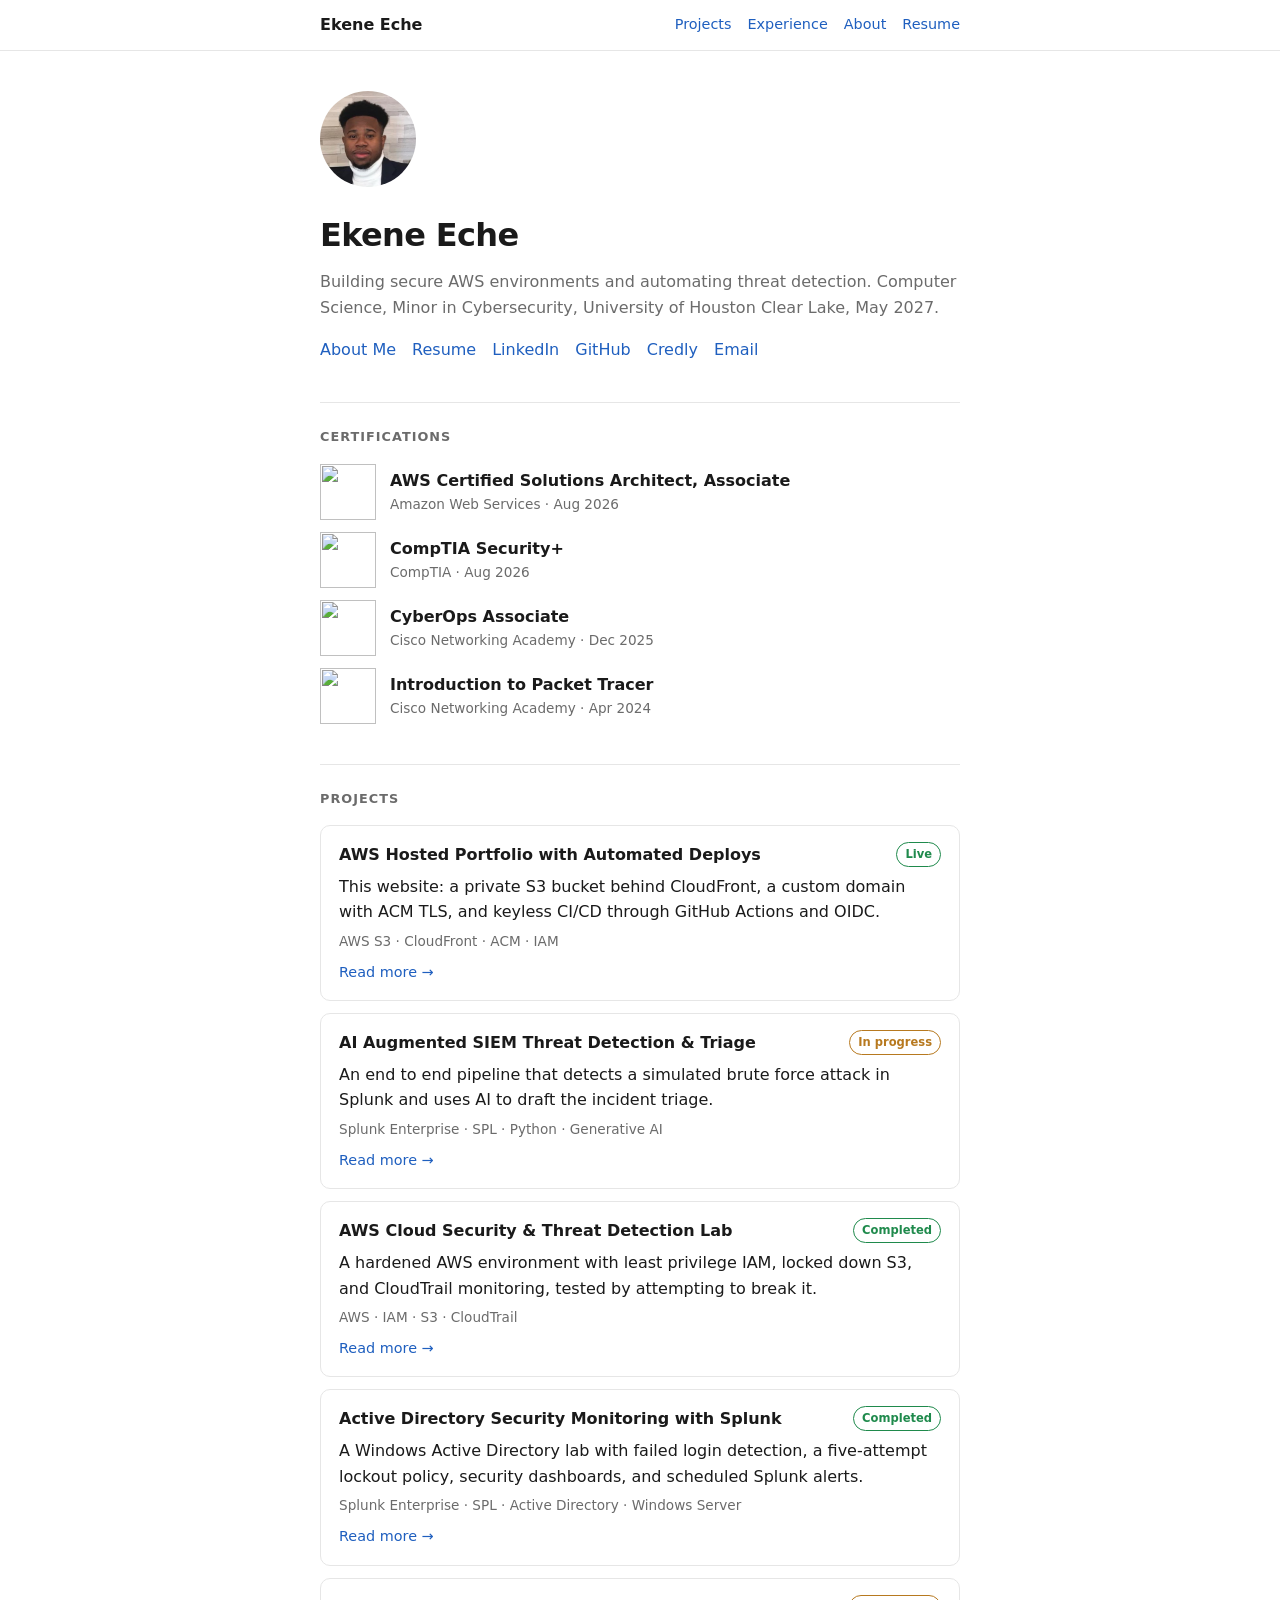
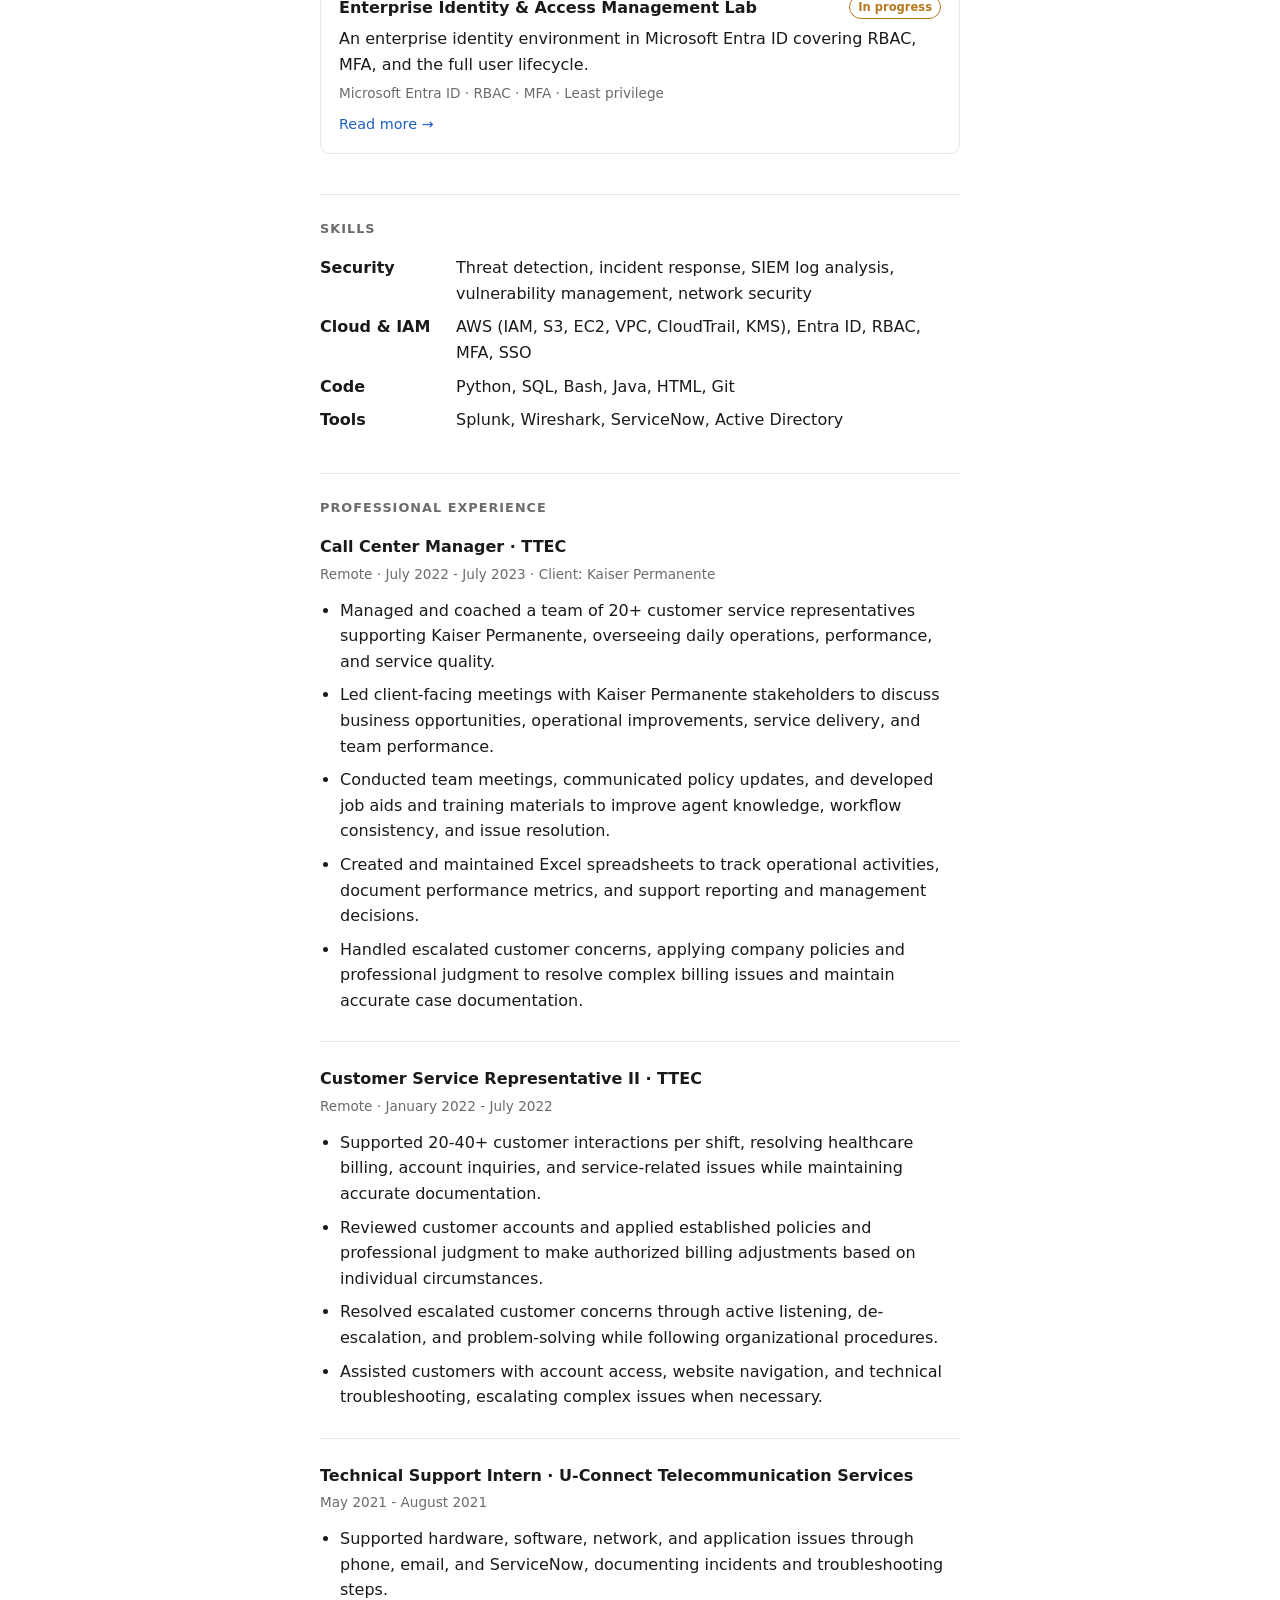
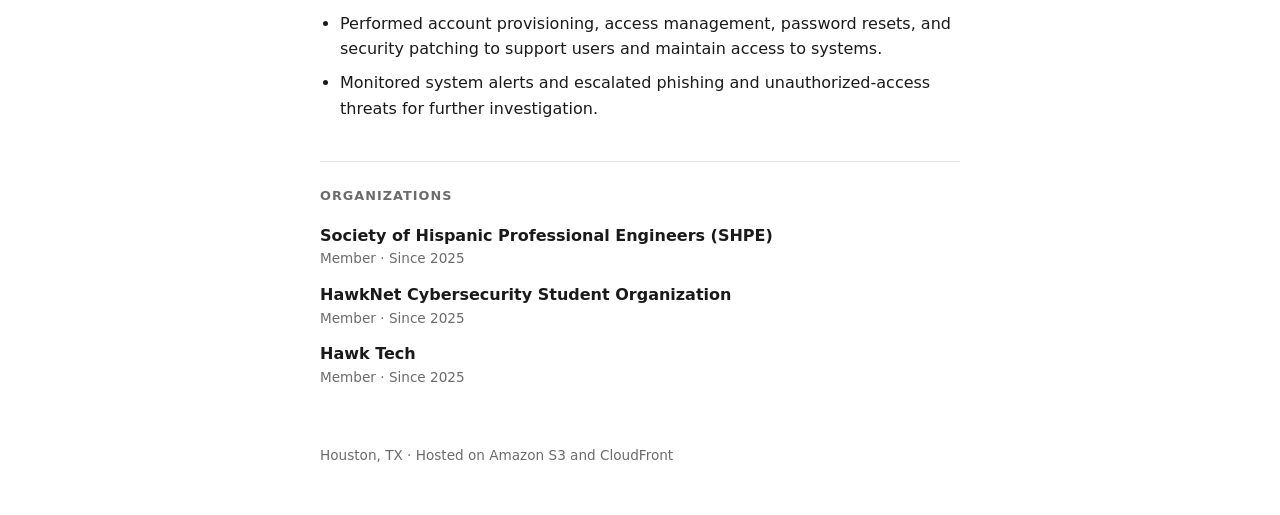
==== commit a25dc2e5: "Add detailed professional experience to portfolio" ====
--- a/05-aws-portfolio-website/site/index.html
+++ b/05-aws-portfolio-website/site/index.html
@@ -10,7 +10,7 @@
 <body>
   <div class="topbar"><div class="topbar-inner">
     <a class="brand" href="index.html">Ekene Eche</a>
-    <nav class="toplinks"><a href="index.html#projects">Projects</a><a href="about.pdf">About</a><a href="resume.pdf">Resume</a></nav>
+    <nav class="toplinks"><a href="index.html#projects">Projects</a><a href="#experience">Experience</a><a href="about.pdf">About</a><a href="resume.pdf">Resume</a></nav>
   </div></div>
   <main>
     <header>
@@ -104,6 +104,43 @@
       </dl>
     </section>
 
+    <section id="experience" class="experience">
+      <h2>Professional Experience</h2>
+
+      <article class="role">
+        <h3>Call Center Manager &middot; TTEC</h3>
+        <p class="role-meta">Remote &middot; July 2022 - July 2023 &middot; Client: Kaiser Permanente</p>
+        <ul class="points">
+          <li>Managed and coached a team of 20+ customer service representatives supporting Kaiser Permanente, overseeing daily operations, performance, and service quality.</li>
+          <li>Led client-facing meetings with Kaiser Permanente stakeholders to discuss business opportunities, operational improvements, service delivery, and team performance.</li>
+          <li>Conducted team meetings, communicated policy updates, and developed job aids and training materials to improve agent knowledge, workflow consistency, and issue resolution.</li>
+          <li>Created and maintained Excel spreadsheets to track operational activities, document performance metrics, and support reporting and management decisions.</li>
+          <li>Handled escalated customer concerns, applying company policies and professional judgment to resolve complex billing issues and maintain accurate case documentation.</li>
+        </ul>
+      </article>
+
+      <article class="role">
+        <h3>Customer Service Representative II &middot; TTEC</h3>
+        <p class="role-meta">Remote &middot; January 2022 - July 2022</p>
+        <ul class="points">
+          <li>Supported 20-40+ customer interactions per shift, resolving healthcare billing, account inquiries, and service-related issues while maintaining accurate documentation.</li>
+          <li>Reviewed customer accounts and applied established policies and professional judgment to make authorized billing adjustments based on individual circumstances.</li>
+          <li>Resolved escalated customer concerns through active listening, de-escalation, and problem-solving while following organizational procedures.</li>
+          <li>Assisted customers with account access, website navigation, and technical troubleshooting, escalating complex issues when necessary.</li>
+        </ul>
+      </article>
+
+      <article class="role">
+        <h3>Technical Support Intern &middot; U-Connect Telecommunication Services</h3>
+        <p class="role-meta">May 2021 - August 2021</p>
+        <ul class="points">
+          <li>Supported hardware, software, network, and application issues through phone, email, and ServiceNow, documenting incidents and troubleshooting steps.</li>
+          <li>Performed account provisioning, access management, password resets, and security patching to support users and maintain access to systems.</li>
+          <li>Monitored system alerts and escalated phishing and unauthorized-access threats for further investigation.</li>
+        </ul>
+      </article>
+    </section>
+
     <section>
       <h2>Organizations</h2>
       <ul class="orgs">
--- a/05-aws-portfolio-website/site/style.css
+++ b/05-aws-portfolio-website/site/style.css
@@ -178,3 +178,21 @@
 }
 figure a:hover img { border-color: var(--accent); }
 figcaption { color: var(--muted); font-size: 0.85rem; margin-top: 6px; }
+
+
+/* Professional experience */
+#experience { scroll-margin-top: 80px; }
+.experience .role + .role {
+  margin-top: 28px;
+  padding-top: 24px;
+  border-top: 1px solid var(--line);
+}
+.experience .role-meta {
+  color: var(--muted);
+  font-size: 0.85rem;
+  margin: 4px 0 12px;
+}
+.experience .points { margin-top: 12px; }
+@media (max-width: 520px) {
+  .topbar-inner { flex-wrap: wrap; gap: 8px; }
+}
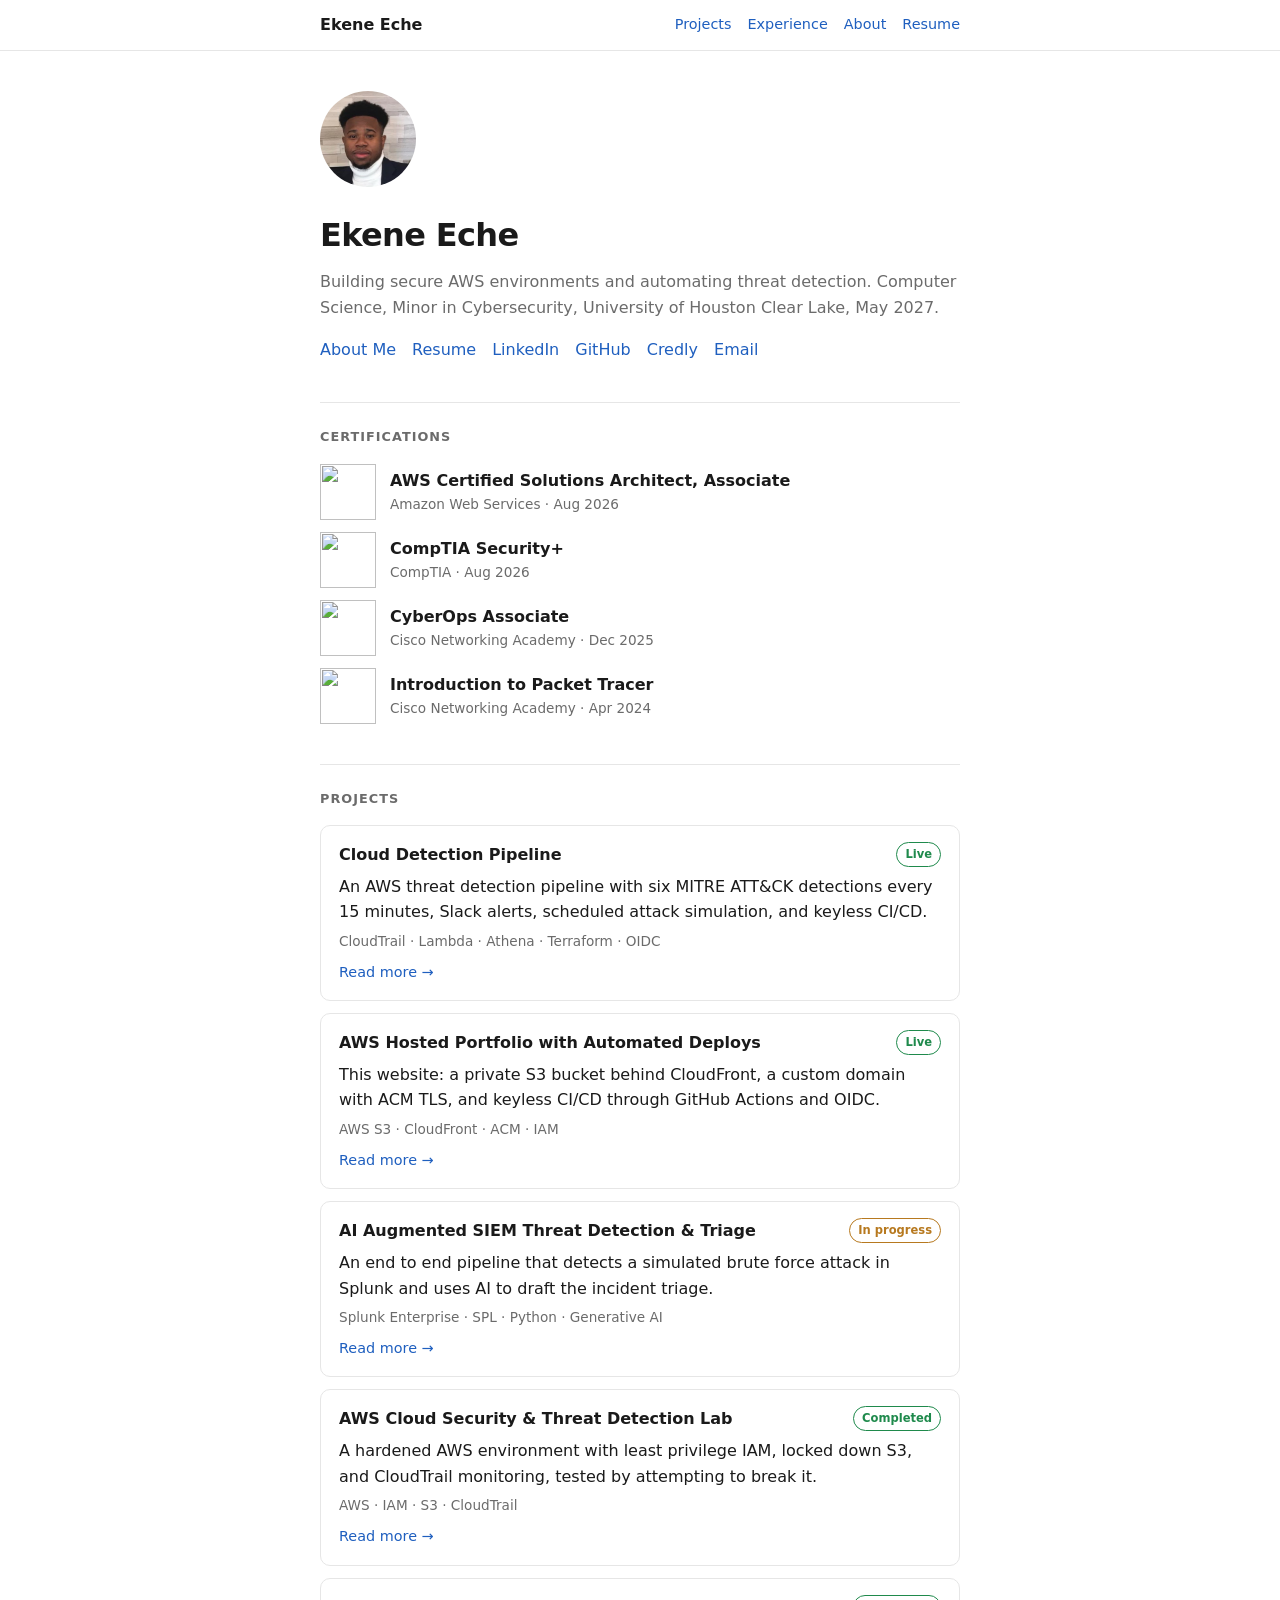
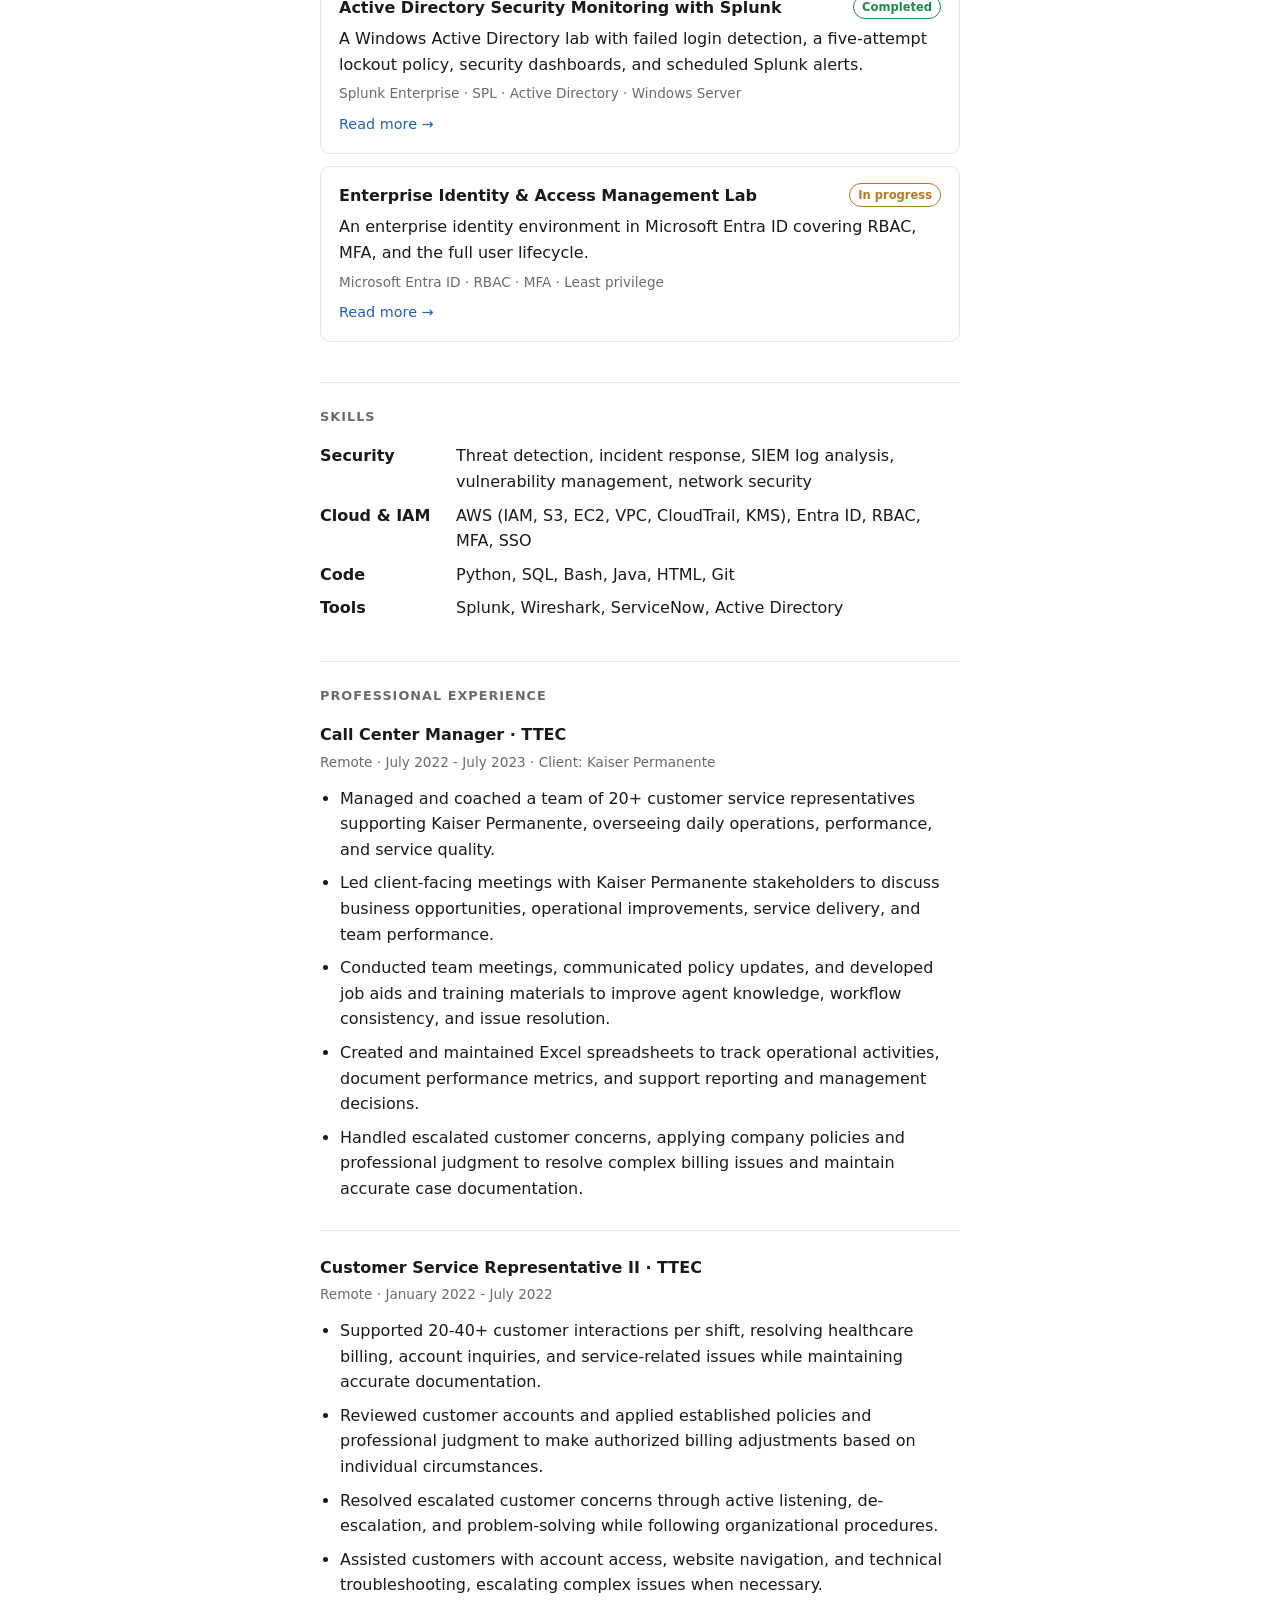
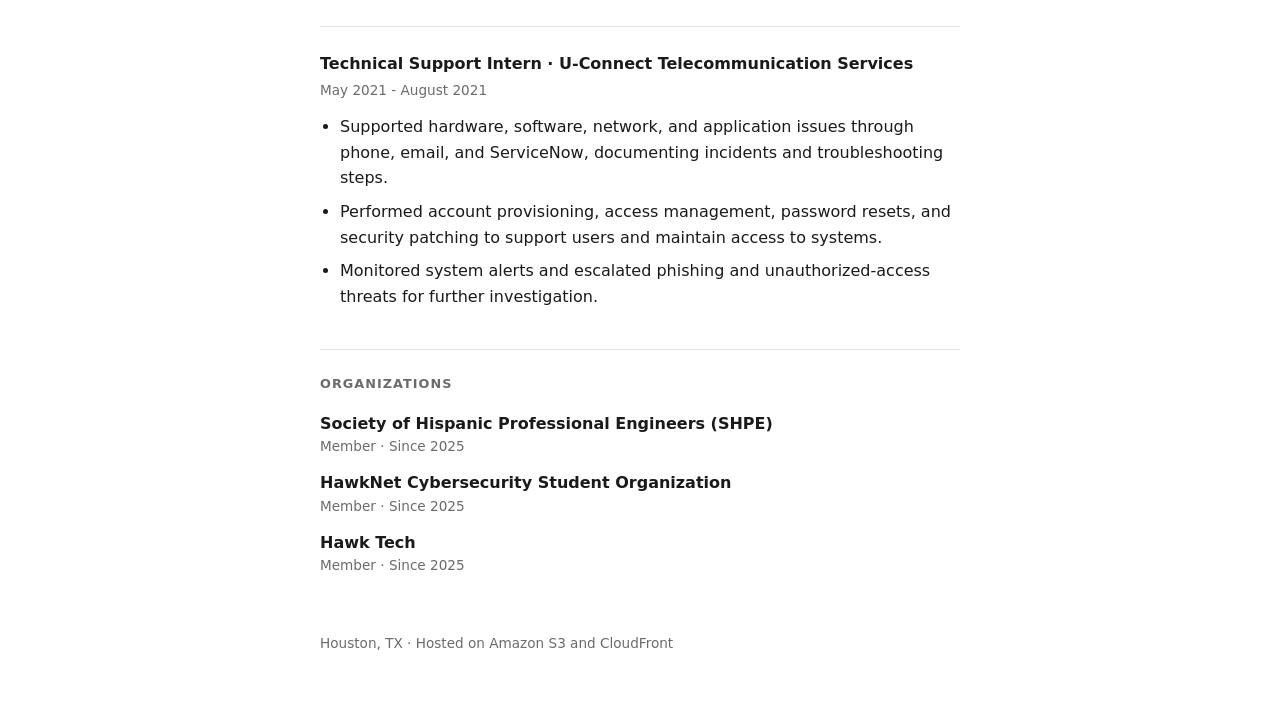
==== commit 8d57c541: "Add Cloud Detection Pipeline project and update resume" ====
--- a/05-aws-portfolio-website/site/index.html
+++ b/05-aws-portfolio-website/site/index.html
@@ -61,6 +61,12 @@
     <section id="projects">
       <h2>Projects</h2>
       <div class="cards">
+        <a class="card" href="projects/cloud-detection-pipeline.html">
+          <div class="card-top"><h3>Cloud Detection Pipeline</h3><span class="badge live">Live</span></div>
+          <p>An AWS threat detection pipeline with six MITRE ATT&amp;CK detections every 15 minutes, Slack alerts, scheduled attack simulation, and keyless CI/CD.</p>
+          <p class="tags">CloudTrail &middot; Lambda &middot; Athena &middot; Terraform &middot; OIDC</p>
+          <span class="more">Read more &rarr;</span>
+        </a>
         <a class="card" href="projects/aws-portfolio-site.html">
           <div class="card-top"><h3>AWS Hosted Portfolio with Automated Deploys</h3><span class="badge live">Live</span></div>
           <p>This website: a private S3 bucket behind CloudFront, a custom domain with ACM TLS, and keyless CI/CD through GitHub Actions and OIDC.</p>
